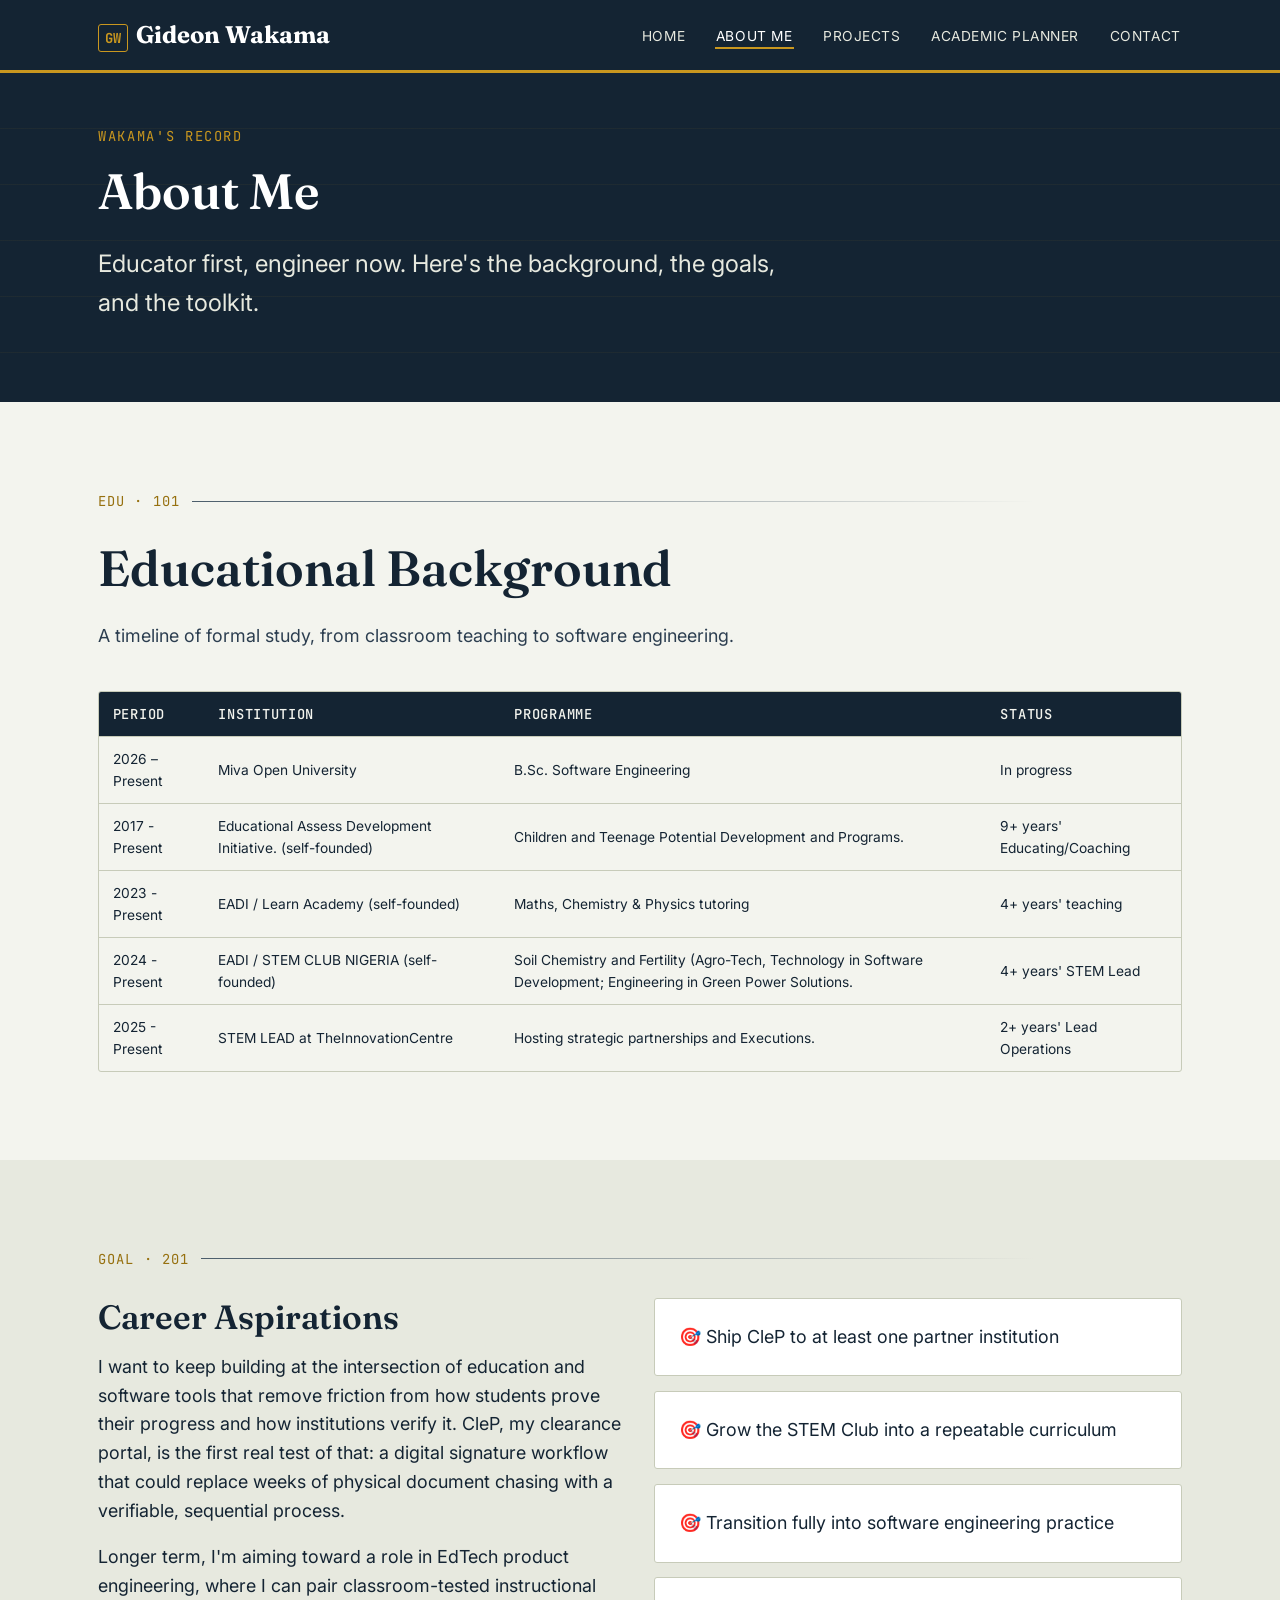
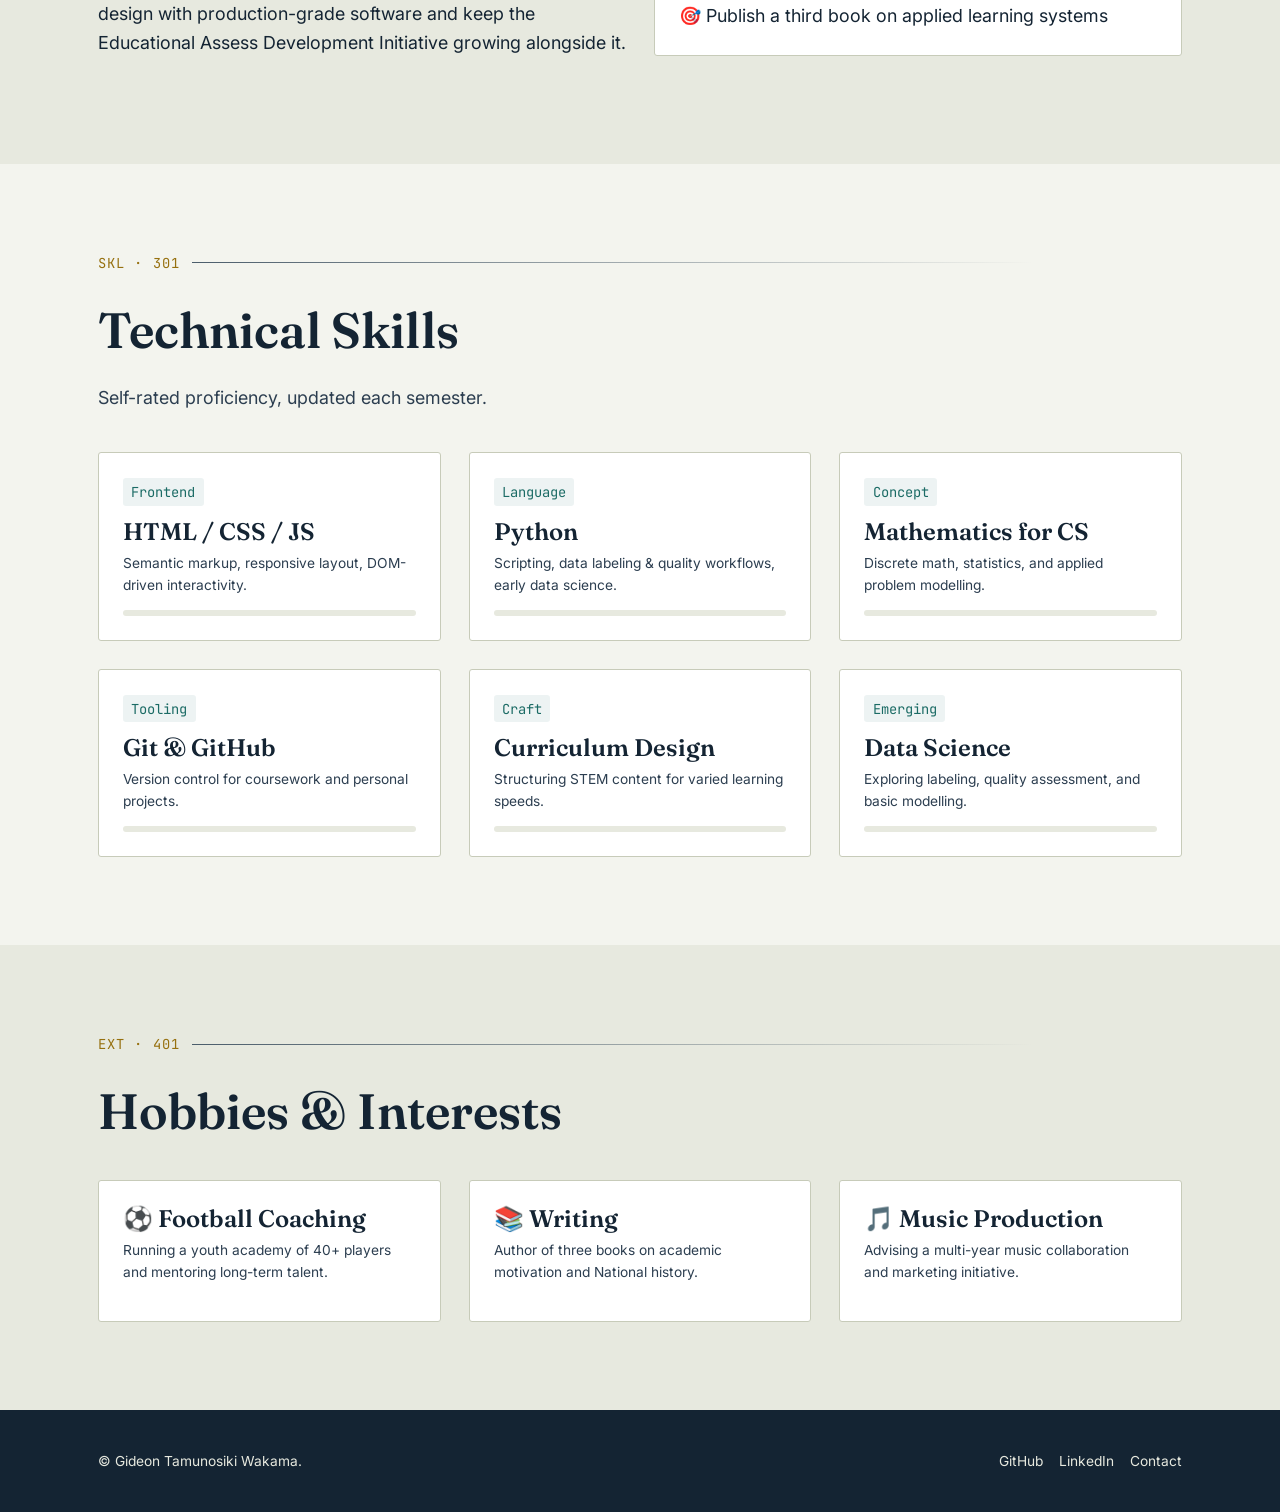
==== about.html @ 972df700 "Rename About.html to about.html" ====
<!DOCTYPE html>
<html lang="en">
<head>
<meta charset="UTF-8">
<meta name="viewport" content="width=device-width, initial-scale=1.0">
<title>About Me — Gideon Wakama</title>
<link rel="preconnect" href="https://fonts.googleapis.com">
<link href="https://fonts.googleapis.com/css2?family=Fraunces:wght@400;600;700&family=Inter:wght@400;500;600;700&family=JetBrains+Mono:wght@400;500&display=swap" rel="stylesheet">
<link rel="stylesheet" href="style.css">
</head>
<body>

<header class="site-header">
  <nav class="nav container" aria-label="Primary">
    <a href="index.html" class="brand"><span class="brand-mark">GW</span> Gideon Wakama</a>
    <button class="nav-toggle" id="navToggle" aria-expanded="false" aria-controls="navMenu" aria-label="Toggle navigation menu">
      <span></span>
    </button>
    <ul class="nav-menu" id="navMenu">
      <li><a href="index.html">Home</a></li>
      <li><a href="about.html" aria-current="page">About Me</a></li>
      <li><a href="project.html">Projects</a></li>
      <li><a href="planner.html">Academic Planner</a></li>
      <li><a href="contact.html">Contact</a></li>
    </ul>
  </nav>
</header>

<main id="main">

  <section class="hero" style="padding-block:3rem 3.5rem;">
    <div class="container">
      <span class="eyebrow">Wakama's Record</span>
      <h1 style="font-size:var(--step-3);">About Me</h1>
      <p class="lede">Educator first, engineer now. Here's the background, the goals, and the toolkit.</p>
    </div>
  </section>

  <!-- EDUCATION -->
  <section class="section">
    <div class="container">
      <div class="ledger-rule"><span class="code">EDU · 101</span><span class="rule"></span></div>
      <div class="section-header">
        <h2>Educational Background</h2>
        <p>A timeline of formal study, from classroom teaching to software engineering.</p>
      </div>
      <div class="table-wrap">
        <table>
          <thead>
            <tr><th>Period</th><th>Institution</th><th>Programme</th><th>Status</th></tr>
          </thead>
          <tbody>
            <tr><td>2026 – Present</td><td>Miva Open University</td><td>B.Sc. Software Engineering</td><td>In progress</td></tr>
            
            <tr><td>2017 - Present</td><td>Educational Assess Development Initiative. (self-founded)</td><td>Children and Teenage Potential Development and Programs.</td><td>9+ years' Educating/Coaching</td></tr>
            <tr><td>2023 - Present</td><td>EADI / Learn Academy (self-founded)</td><td>Maths, Chemistry &amp; Physics tutoring</td><td>4+ years' teaching</td></tr>
            <tr><td>2024 - Present</td><td>EADI / STEM CLUB NIGERIA (self-founded)</td><td>Soil Chemistry and Fertility (Agro-Tech, Technology in Software Development; Engineering in Green Power Solutions.</td><td>4+ years' STEM Lead</td></tr>
            <tr><td>2025 - Present</td><td>STEM LEAD at <a href="https://theinnovationcentre.org">TheInnovationCentre</a></td><td> Hosting strategic partnerships and Executions.</td><td>2+ years' Lead Operations</td></tr>
          </tbody>
        </table>
      </div>
    </div>
  </section>

  <!-- ASPIRATIONS -->
  <section class="section section-alt">
    <div class="container">
      <div class="ledger-rule"><span class="code">GOAL · 201</span><span class="rule"></span></div>
      <div class="grid grid-2">
        <div>
          <h2 style="font-size:var(--step-2);">Career Aspirations</h2>
          <p>I want to keep building at the intersection of education and software tools that remove
            friction from how students prove their progress and how institutions verify it. CleP, my
            clearance portal, is the first real test of that: a digital signature workflow that could
            replace weeks of physical document chasing with a verifiable, sequential process.</p>
          <p>Longer term, I'm aiming toward a role in EdTech product engineering, where I can pair
            classroom-tested instructional design with production-grade software and keep the Educational Assess Development Initiative growing
            alongside it.</p>
        </div>
        <ul style="display:flex; flex-direction:column; gap:0.9rem;">
          <li class="card">🎯 Ship CleP to at least one partner institution</li>
          <li class="card">🎯 Grow the STEM Club into a repeatable curriculum</li>
          <li class="card">🎯 Transition fully into software engineering practice</li>
          <li class="card">🎯 Publish a third book on applied learning systems</li>
        </ul>
      </div>
    </div>
  </section>

  <!-- SKILLS -->
  <section class="section">
    <div class="container">
      <div class="ledger-rule"><span class="code">SKL · 301</span><span class="rule"></span></div>
      <div class="section-header">
        <h2>Technical Skills</h2>
        <p>Self-rated proficiency, updated each semester.</p>
      </div>
      <div class="grid grid-3" id="skillsGrid">
        <div class="card" data-level="88">
          <span class="tag">Frontend</span>
          <h3>HTML / CSS / JS</h3>
          <p class="small">Semantic markup, responsive layout, DOM-driven interactivity.</p>
          <div class="skill-bar-track"><div class="skill-bar-fill"></div></div>
        </div>
        <div class="card" data-level="65">
          <span class="tag">Language</span>
          <h3>Python</h3>
          <p class="small">Scripting, data labeling &amp; quality workflows, early data science.</p>
          <div class="skill-bar-track"><div class="skill-bar-fill"></div></div>
        </div>
        <div class="card" data-level="72">
          <span class="tag">Concept</span>
          <h3>Mathematics for CS</h3>
          <p class="small">Discrete math, statistics, and applied problem modelling.</p>
          <div class="skill-bar-track"><div class="skill-bar-fill"></div></div>
        </div>
        <div class="card" data-level="60">
          <span class="tag">Tooling</span>
          <h3>Git &amp; GitHub</h3>
          <p class="small">Version control for coursework and personal projects.</p>
          <div class="skill-bar-track"><div class="skill-bar-fill"></div></div>
        </div>
        <div class="card" data-level="80">
          <span class="tag">Craft</span>
          <h3>Curriculum Design</h3>
          <p class="small">Structuring STEM content for varied learning speeds.</p>
          <div class="skill-bar-track"><div class="skill-bar-fill"></div></div>
        </div>
        <div class="card" data-level="55">
          <span class="tag">Emerging</span>
          <h3>Data Science</h3>
          <p class="small">Exploring labeling, quality assessment, and basic modelling.</p>
          <div class="skill-bar-track"><div class="skill-bar-fill"></div></div>
        </div>
      </div>
    </div>
  </section>

  <!-- HOBBIES -->
  <section class="section section-alt">
    <div class="container">
      <div class="ledger-rule"><span class="code">EXT · 401</span><span class="rule"></span></div>
      <div class="section-header">
        <h2>Hobbies &amp; Interests</h2>
      </div>
      <ul class="grid grid-3">
        <li class="card"><h3>⚽ Football Coaching</h3><p class="small">Running a youth academy of 40+ players and mentoring long-term talent.</p></li>
        <li class="card"><h3>📚 Writing</h3><p class="small">Author of three books on academic motivation and National history.</p></li>
        <li class="card"><h3>🎵 Music Production</h3><p class="small">Advising a multi-year music collaboration and marketing initiative.</p></li>
      </ul>
    </div>
  </section>

</main>

<footer class="site-footer">
  <div class="container footer-inner">
    <p style="margin:0;">© <span id="year"></span> Gideon Tamunosiki Wakama.</p>
    <div class="social-row">
      <a href="https://github.com/" target="_blank" rel="noopener">GitHub</a>
      <a href="https://linkedin.com/in/gideon-wakama-8a5682131" target="_blank" rel="noopener">LinkedIn</a>
      <a href="contact.html">Contact</a>
    </div>
  </div>
</footer>

<script src="home.js"></script>
</body>
</html>
---- style.css ----
/* ============================================================
   ACADEMIC PORTFOLIO — STYLESHEET
   Design language: "The Ledger" — inspired by transcripts,
   course codes and grade sheets, rebuilt for the web.
   ============================================================ */

:root {
  /* Color */
  --ink:        #142433;   /* primary dark - navy ink */
  --ink-soft:   #2C3E50;
  --paper:      #F3F4EE;   /* cool paper, not warm cream */
  --paper-dim:  #E7E9DF;
  --gold:       #C9971F;   /* honor-roll gold */
  --gold-dark:  #96700F;
  --teal:       #1B6B65;   /* secondary academic teal */
  --line:       #C7CBB9;
  --line-dark:  #4B5D6B;
  --danger:     #A6402C;
  --success:    #2C7A52;
  --white:      #FFFFFF;

  /* Type */
  --font-display: 'Fraunces', Georgia, 'Times New Roman', serif;
  --font-body:    'Inter', -apple-system, BlinkMacSystemFont, 'Segoe UI', sans-serif;
  --font-mono:    'JetBrains Mono', 'Courier New', monospace;

  /* Scale */
  --step--1: clamp(0.8rem, 0.78rem + 0.1vw, 0.875rem);
  --step-0:  clamp(1rem, 0.96rem + 0.2vw, 1.125rem);
  --step-1:  clamp(1.25rem, 1.15rem + 0.5vw, 1.5rem);
  --step-2:  clamp(1.6rem, 1.4rem + 1vw, 2.1rem);
  --step-3:  clamp(2.1rem, 1.7rem + 1.8vw, 3.1rem);
  --step-4:  clamp(2.8rem, 2.1rem + 3.2vw, 4.6rem);

  /* Layout */
  --maxw: 1180px;
  --radius: 3px;
  --gutter: clamp(1.25rem, 4vw, 3rem);
}

/* ---------- Reset ---------- */
*, *::before, *::after { box-sizing: border-box; }
html { scroll-behavior: smooth; }
body {
  margin: 0;
  background: var(--paper);
  color: var(--ink);
  font-family: var(--font-body);
  font-size: var(--step-0);
  line-height: 1.6;
  -webkit-font-smoothing: antialiased;
}
img { max-width: 100%; display: block; }
a { color: inherit; text-decoration: none; }
ul { margin: 0; padding: 0; list-style: none; }
h1, h2, h3, h4 { font-family: var(--font-display); font-weight: 600; line-height: 1.15; margin: 0 0 0.5em; }
p { margin: 0 0 1em; }
button, input, textarea { font-family: inherit; font-size: inherit; }

@media (prefers-reduced-motion: reduce) {
  *, *::before, *::after { animation-duration: 0.01ms !important; transition-duration: 0.01ms !important; scroll-behavior: auto !important; }
}

:focus-visible {
  outline: 2px solid var(--gold);
  outline-offset: 3px;
}

.container {
  max-width: var(--maxw);
  margin-inline: auto;
  padding-inline: var(--gutter);
}

/* ---------- Ledger rule — signature device ---------- */
/* A thin double rule used to mark section starts, like the ruled
   line under a transcript header. */
.ledger-rule {
  display: flex;
  align-items: center;
  gap: 0.75rem;
  margin: 0 0 1.75rem;
}
.ledger-rule .code {
  font-family: var(--font-mono);
  font-size: var(--step--1);
  letter-spacing: 0.08em;
  color: var(--gold-dark);
  white-space: nowrap;
}
.ledger-rule .rule {
  flex: 1;
  height: 1px;
  background: linear-gradient(to right, var(--line-dark), transparent 85%);
}

/* ---------- Header / Nav ---------- */
.site-header {
  position: sticky;
  top: 0;
  z-index: 50;
  background: var(--ink);
  color: var(--paper);
  border-bottom: 3px solid var(--gold);
}
.nav {
  display: flex;
  align-items: center;
  justify-content: space-between;
  padding-block: 1rem;
}
.brand {
  display: flex;
  align-items: baseline;
  gap: 0.5rem;
  font-family: var(--font-display);
  font-size: var(--step-1);
  font-weight: 700;
  color: var(--white);
}
.brand .brand-mark {
  font-family: var(--font-mono);
  font-size: var(--step--1);
  color: var(--gold);
  border: 1px solid var(--gold);
  padding: 0.15em 0.45em;
  border-radius: var(--radius);
}
.nav-toggle {
  display: none;
  background: none;
  border: 1px solid var(--paper-dim);
  color: var(--paper);
  width: 42px;
  height: 38px;
  border-radius: var(--radius);
  cursor: pointer;
  position: relative;
}
.nav-toggle span, .nav-toggle span::before, .nav-toggle span::after {
  content: '';
  display: block;
  width: 20px;
  height: 2px;
  background: var(--paper);
  position: absolute;
  left: 50%;
  top: 50%;
  transform: translate(-50%, -50%);
  transition: transform 0.25s ease, opacity 0.25s ease;
}
.nav-toggle span::before { transform: translateY(-6px); top: 50%; }
.nav-toggle span::after { transform: translateY(6px); top: 50%; }
.nav-toggle[aria-expanded="true"] span { background: transparent; }
.nav-toggle[aria-expanded="true"] span::before { transform: rotate(45deg); }
.nav-toggle[aria-expanded="true"] span::after { transform: rotate(-45deg); }

.nav-menu {
  display: flex;
  gap: 1.75rem;
  align-items: center;
}
.nav-menu a {
  font-size: var(--step--1);
  letter-spacing: 0.04em;
  text-transform: uppercase;
  color: var(--paper-dim);
  position: relative;
  padding: 0.4em 0.1em;
  transition: color 0.2s ease;
}
.nav-menu a::after {
  content: '';
  position: absolute;
  left: 0; right: 100%;
  bottom: 0;
  height: 2px;
  background: var(--gold);
  transition: right 0.25s ease;
}
.nav-menu a:hover, .nav-menu a:focus-visible, .nav-menu a[aria-current="page"] {
  color: var(--white);
}
.nav-menu a:hover::after, .nav-menu a:focus-visible::after, .nav-menu a[aria-current="page"]::after {
  right: 0;
}

@media (max-width: 780px) {
  .nav-toggle { display: block; }
  .nav-menu {
    position: absolute;
    top: 100%; left: 0; right: 0;
    flex-direction: column;
    align-items: flex-start;
    background: var(--ink);
    padding: 0.5rem var(--gutter) 1.5rem;
    gap: 0.25rem;
    transform-origin: top;
    transform: scaleY(0);
    opacity: 0;
    max-height: 0;
    overflow: hidden;
    transition: transform 0.25s ease, opacity 0.2s ease;
  }
  .nav-menu.open {
    transform: scaleY(1);
    opacity: 1;
    max-height: 400px;
    padding-top: 0.75rem;
  }
  .nav-menu a { width: 100%; padding: 0.6em 0; }
}

/* ---------- Hero ---------- */
.hero {
  background: var(--ink);
  color: var(--paper);
  padding-block: clamp(3rem, 8vw, 6rem) clamp(4rem, 10vw, 7rem);
  position: relative;
  overflow: hidden;
}
.hero::before {
  content: '';
  position: absolute;
  inset: 0;
  background-image: repeating-linear-gradient(to bottom, transparent 0 55px, rgba(201,151,31,0.06) 55px 56px);
  pointer-events: none;
}
.hero-grid {
  display: grid;
  grid-template-columns: 1.1fr 0.9fr;
  gap: clamp(2rem, 5vw, 4rem);
  align-items: center;
  position: relative;
}
@media (max-width: 860px) {
  .hero-grid { grid-template-columns: 1fr; }
}
.eyebrow {
  font-family: var(--font-mono);
  font-size: var(--step--1);
  color: var(--gold);
  letter-spacing: 0.12em;
  text-transform: uppercase;
  margin-bottom: 1rem;
  display: inline-block;
  opacity: 0;
  animation: rise 0.6s ease forwards;
}
.hero h1 {
  font-size: var(--step-4);
  color: var(--white);
  opacity: 0;
  animation: rise 0.7s ease 0.1s forwards;
}
.hero h1 em {
  font-style: normal;
  color: var(--gold);
}
.hero .lede {
  font-size: var(--step-1);
  color: var(--paper-dim);
  max-width: 46ch;
  opacity: 0;
  animation: rise 0.7s ease 0.2s forwards;
}
.hero .cta-row {
  display: flex;
  gap: 1rem;
  flex-wrap: wrap;
  margin-top: 1.75rem;
  opacity: 0;
  animation: rise 0.7s ease 0.3s forwards;
}
@keyframes rise {
  from { opacity: 0; transform: translateY(14px); }
  to   { opacity: 1; transform: translateY(0); }
}

.btn {
  display: inline-flex;
  align-items: center;
  gap: 0.5em;
  padding: 0.75em 1.4em;
  border-radius: var(--radius);
  font-size: var(--step--1);
  letter-spacing: 0.04em;
  text-transform: uppercase;
  border: 1px solid transparent;
  cursor: pointer;
  transition: transform 0.2s ease, background 0.2s ease, color 0.2s ease, border-color 0.2s ease;
}
.btn:hover { transform: translateY(-2px); }
.btn-primary { background: var(--gold); color: var(--ink); font-weight: 700; }
.btn-primary:hover { background: var(--white); }
.btn-ghost { border-color: var(--paper-dim); color: var(--paper); }
.btn-ghost:hover { border-color: var(--gold); color: var(--gold); }
.btn-dark { background: var(--ink); color: var(--paper); }
.btn-dark:hover { background: var(--teal); }
.btn-danger { background: transparent; border-color: var(--danger); color: var(--danger); }
.btn-danger:hover { background: var(--danger); color: var(--white); }

/* ---------- Portrait / transcript card ---------- */
.id-card {
  background: var(--paper);
  color: var(--ink);
  border-radius: var(--radius);
  padding: 1.5rem;
  box-shadow: 0 20px 40px rgba(0,0,0,0.35);
  opacity: 0;
  animation: rise 0.8s ease 0.35s forwards;
}
.id-card .portrait {
  aspect-ratio: 4/5;
  border-radius: var(--radius);
  overflow: hidden;
  border: 3px solid var(--gold);
  margin-bottom: 1rem;
}
.id-card .portrait img { width: 100%; height: 100%; object-fit: cover; }
.id-card .stat-row {
  display: flex;
  justify-content: space-between;
  font-family: var(--font-mono);
  font-size: var(--step--1);
  border-top: 1px dashed var(--line);
  padding-top: 0.6rem;
  margin-top: 0.6rem;
}
.id-card .stat-row span:first-child { color: var(--ink-soft); }
.id-card .stat-row span:last-child { font-weight: 700; color: var(--teal); }

/* ---------- Section ---------- */
.section {
  padding-block: clamp(3rem, 7vw, 5.5rem);
}
.section-alt { background: var(--paper-dim); }
.section-header {
  max-width: 62ch;
  margin-bottom: 2.5rem;
}
.section-header h2 { font-size: var(--step-3); }
.section-header p { color: var(--ink-soft); font-size: var(--step-0); }

/* ---------- Cards / Grid ---------- */
.grid {
  display: grid;
  gap: 1.75rem;
}
.grid-3 { grid-template-columns: repeat(3, 1fr); }
.grid-2 { grid-template-columns: repeat(2, 1fr); }
@media (max-width: 900px) { .grid-3 { grid-template-columns: repeat(2, 1fr); } }
@media (max-width: 620px) { .grid-3, .grid-2 { grid-template-columns: 1fr; } }

.card {
  background: var(--white);
  border: 1px solid var(--line);
  border-radius: var(--radius);
  padding: 1.5rem;
  transition: transform 0.25s ease, box-shadow 0.25s ease, border-color 0.25s ease;
}
.card:hover {
  transform: translateY(-5px);
  box-shadow: 0 16px 30px rgba(20,36,51,0.12);
  border-color: var(--gold);
}
.card .tag {
  font-family: var(--font-mono);
  font-size: var(--step--1);
  color: var(--teal);
  background: rgba(27,107,101,0.08);
  padding: 0.2em 0.6em;
  border-radius: var(--radius);
  display: inline-block;
  margin-bottom: 0.75rem;
}
.card h3 { font-size: var(--step-1); margin-bottom: 0.4rem; }
.card .skill-bar-track {
  height: 6px;
  background: var(--paper-dim);
  border-radius: 4px;
  overflow: hidden;
  margin-top: 0.6rem;
}
.card .skill-bar-fill {
  height: 100%;
  background: linear-gradient(to right, var(--teal), var(--gold));
  width: 0;
  transition: width 1.1s ease;
}

/* ---------- Project cards ---------- */
.project-card {
  background: var(--white);
  border: 1px solid var(--line);
  border-radius: var(--radius);
  overflow: hidden;
  display: flex;
  flex-direction: column;
  transition: transform 0.25s ease, box-shadow 0.25s ease;
}
.project-card:hover { transform: translateY(-6px); box-shadow: 0 20px 36px rgba(20,36,51,0.15); }
.project-thumb {
  aspect-ratio: 16/10;
  background: var(--ink);
  display: flex;
  align-items: center;
  justify-content: center;
  overflow: hidden;
}
.project-thumb svg { width: 100%; height: 100%; }
.project-body { padding: 1.4rem; display: flex; flex-direction: column; gap: 0.6rem; flex: 1; }
.project-body h3 { font-size: var(--step-1); }
.project-meta {
  display: flex;
  gap: 0.5rem;
  flex-wrap: wrap;
  font-family: var(--font-mono);
  font-size: var(--step--1);
  color: var(--ink-soft);
}
.project-meta span { border: 1px solid var(--line); padding: 0.15em 0.5em; border-radius: var(--radius); }
.project-links { margin-top: auto; display: flex; gap: 1rem; padding-top: 0.6rem; }
.project-links a { font-size: var(--step--1); font-weight: 700; color: var(--teal); border-bottom: 1px solid transparent; }
.project-links a:hover { border-color: var(--teal); }

/* ---------- Tables ---------- */
.table-wrap { overflow-x: auto; border: 1px solid var(--line); border-radius: var(--radius); }
table { width: 100%; border-collapse: collapse; min-width: 480px; }
th, td { text-align: left; padding: 0.8em 1em; font-size: var(--step--1); border-bottom: 1px solid var(--line); }
thead th {
  background: var(--ink);
  color: var(--paper);
  font-family: var(--font-mono);
  text-transform: uppercase;
  letter-spacing: 0.05em;
  font-weight: 500;
}
tbody tr:hover { background: var(--paper-dim); }
tbody tr:last-child td { border-bottom: none; }

/* ---------- Planner ---------- */
.planner-panel {
  background: var(--white);
  border: 1px solid var(--line);
  border-radius: var(--radius);
  padding: clamp(1.25rem, 3vw, 2rem);
}
.planner-form {
  display: grid;
  grid-template-columns: 1fr 1fr 1fr auto;
  gap: 0.75rem;
  margin-bottom: 1.5rem;
}
@media (max-width: 780px) { .planner-form { grid-template-columns: 1fr; } }

.field {
  display: flex;
  flex-direction: column;
  gap: 0.35rem;
}
.field label {
  font-family: var(--font-mono);
  font-size: var(--step--1);
  color: var(--ink-soft);
  text-transform: uppercase;
  letter-spacing: 0.04em;
}
input, textarea, select {
  border: 1px solid var(--line);
  border-radius: var(--radius);
  padding: 0.7em 0.85em;
  background: var(--paper);
  color: var(--ink);
  transition: border-color 0.2s ease, box-shadow 0.2s ease;
}
input:focus, textarea:focus, select:focus {
  border-color: var(--teal);
  box-shadow: 0 0 0 3px rgba(27,107,101,0.15);
  outline: none;
}
input.invalid, textarea.invalid { border-color: var(--danger); box-shadow: 0 0 0 3px rgba(166,64,44,0.12); }

.planner-toolbar {
  display: flex;
  justify-content: space-between;
  align-items: center;
  flex-wrap: wrap;
  gap: 0.75rem;
  margin-bottom: 1rem;
  border-bottom: 1px dashed var(--line);
  padding-bottom: 1rem;
}
.filter-group { display: flex; gap: 0.4rem; }
.filter-btn {
  font-family: var(--font-mono);
  font-size: var(--step--1);
  padding: 0.4em 0.9em;
  border: 1px solid var(--line);
  border-radius: 999px;
  background: transparent;
  cursor: pointer;
  transition: all 0.2s ease;
}
.filter-btn[aria-pressed="true"] { background: var(--ink); color: var(--paper); border-color: var(--ink); }
.task-count { font-family: var(--font-mono); font-size: var(--step--1); color: var(--ink-soft); }

.task-list { display: flex; flex-direction: column; gap: 0.6rem; }
.task-item {
  display: flex;
  align-items: flex-start;
  gap: 0.85rem;
  padding: 0.9em 1em;
  border: 1px solid var(--line);
  border-left: 4px solid var(--teal);
  border-radius: var(--radius);
  background: var(--paper);
  animation: rise 0.35s ease forwards;
}
.task-item[data-priority="high"] { border-left-color: var(--danger); }
.task-item[data-priority="medium"] { border-left-color: var(--gold-dark); }
.task-item[data-priority="low"] { border-left-color: var(--teal); }
.task-item.done { opacity: 0.55; }
.task-item.done .task-title { text-decoration: line-through; }
.task-check {
  width: 22px; height: 22px;
  border: 2px solid var(--ink-soft);
  border-radius: 4px;
  cursor: pointer;
  flex-shrink: 0;
  margin-top: 0.15em;
  display: grid;
  place-items: center;
  background: transparent;
  transition: background 0.2s ease, border-color 0.2s ease;
}
.task-item.done .task-check { background: var(--success); border-color: var(--success); }
.task-check::after {
  content: '';
  width: 10px; height: 6px;
  border-left: 2px solid var(--white);
  border-bottom: 2px solid var(--white);
  transform: rotate(-45deg) scale(0);
  transition: transform 0.15s ease;
}
.task-item.done .task-check::after { transform: rotate(-45deg) scale(1); }
.task-main { flex: 1; min-width: 0; }
.task-title { font-weight: 600; }
.task-meta { font-family: var(--font-mono); font-size: 0.78rem; color: var(--ink-soft); margin-top: 0.2rem; }
.task-delete {
  background: none; border: none; cursor: pointer;
  color: var(--danger); font-size: 1.1rem; line-height: 1;
  padding: 0.3em; border-radius: var(--radius);
  transition: background 0.2s ease;
}
.task-delete:hover { background: rgba(166,64,44,0.1); }
.empty-state {
  text-align: center;
  padding: 2.5rem 1rem;
  color: var(--ink-soft);
  font-family: var(--font-mono);
  font-size: var(--step--1);
  border: 1px dashed var(--line);
  border-radius: var(--radius);
}

/* ---------- Contact form ---------- */
.contact-grid {
  display: grid;
  grid-template-columns: 1fr 1fr;
  gap: 3rem;
}
@media (max-width: 860px) { .contact-grid { grid-template-columns: 1fr; } }
.contact-form { display: flex; flex-direction: column; gap: 1.1rem; }
.error-text {
  color: var(--danger);
  font-size: 0.8rem;
  font-family: var(--font-mono);
  min-height: 1.1em;
}
.form-status {
  padding: 0.9em 1em;
  border-radius: var(--radius);
  font-size: var(--step--1);
  display: none;
}
.form-status.show { display: block; }
.form-status.success { background: rgba(44,122,82,0.12); color: var(--success); border: 1px solid var(--success); }
.form-status.fail { background: rgba(166,64,44,0.12); color: var(--danger); border: 1px solid var(--danger); }

.info-list { display: flex; flex-direction: column; gap: 1.25rem; }
.info-list .item { display: flex; gap: 1rem; align-items: flex-start; }
.info-list .icon {
  width: 40px; height: 40px;
  border: 1px solid var(--line);
  border-radius: 50%;
  display: grid; place-items: center;
  font-family: var(--font-mono);
  color: var(--teal);
  flex-shrink: 0;
}

/* ---------- Footer ---------- */
.site-footer {
  background: var(--ink);
  color: var(--paper-dim);
  padding-block: 2.5rem;
  font-size: var(--step--1);
}
.footer-inner {
  display: flex;
  justify-content: space-between;
  align-items: center;
  flex-wrap: wrap;
  gap: 1rem;
}
.footer-inner a:hover { color: var(--gold); }
.social-row { display: flex; gap: 1rem; }

/* ---------- Utility ---------- */
.text-center { text-align: center; }
.mt-2 { margin-top: 2rem; }
.small { font-size: var(--step--1); color: var(--ink-soft); }
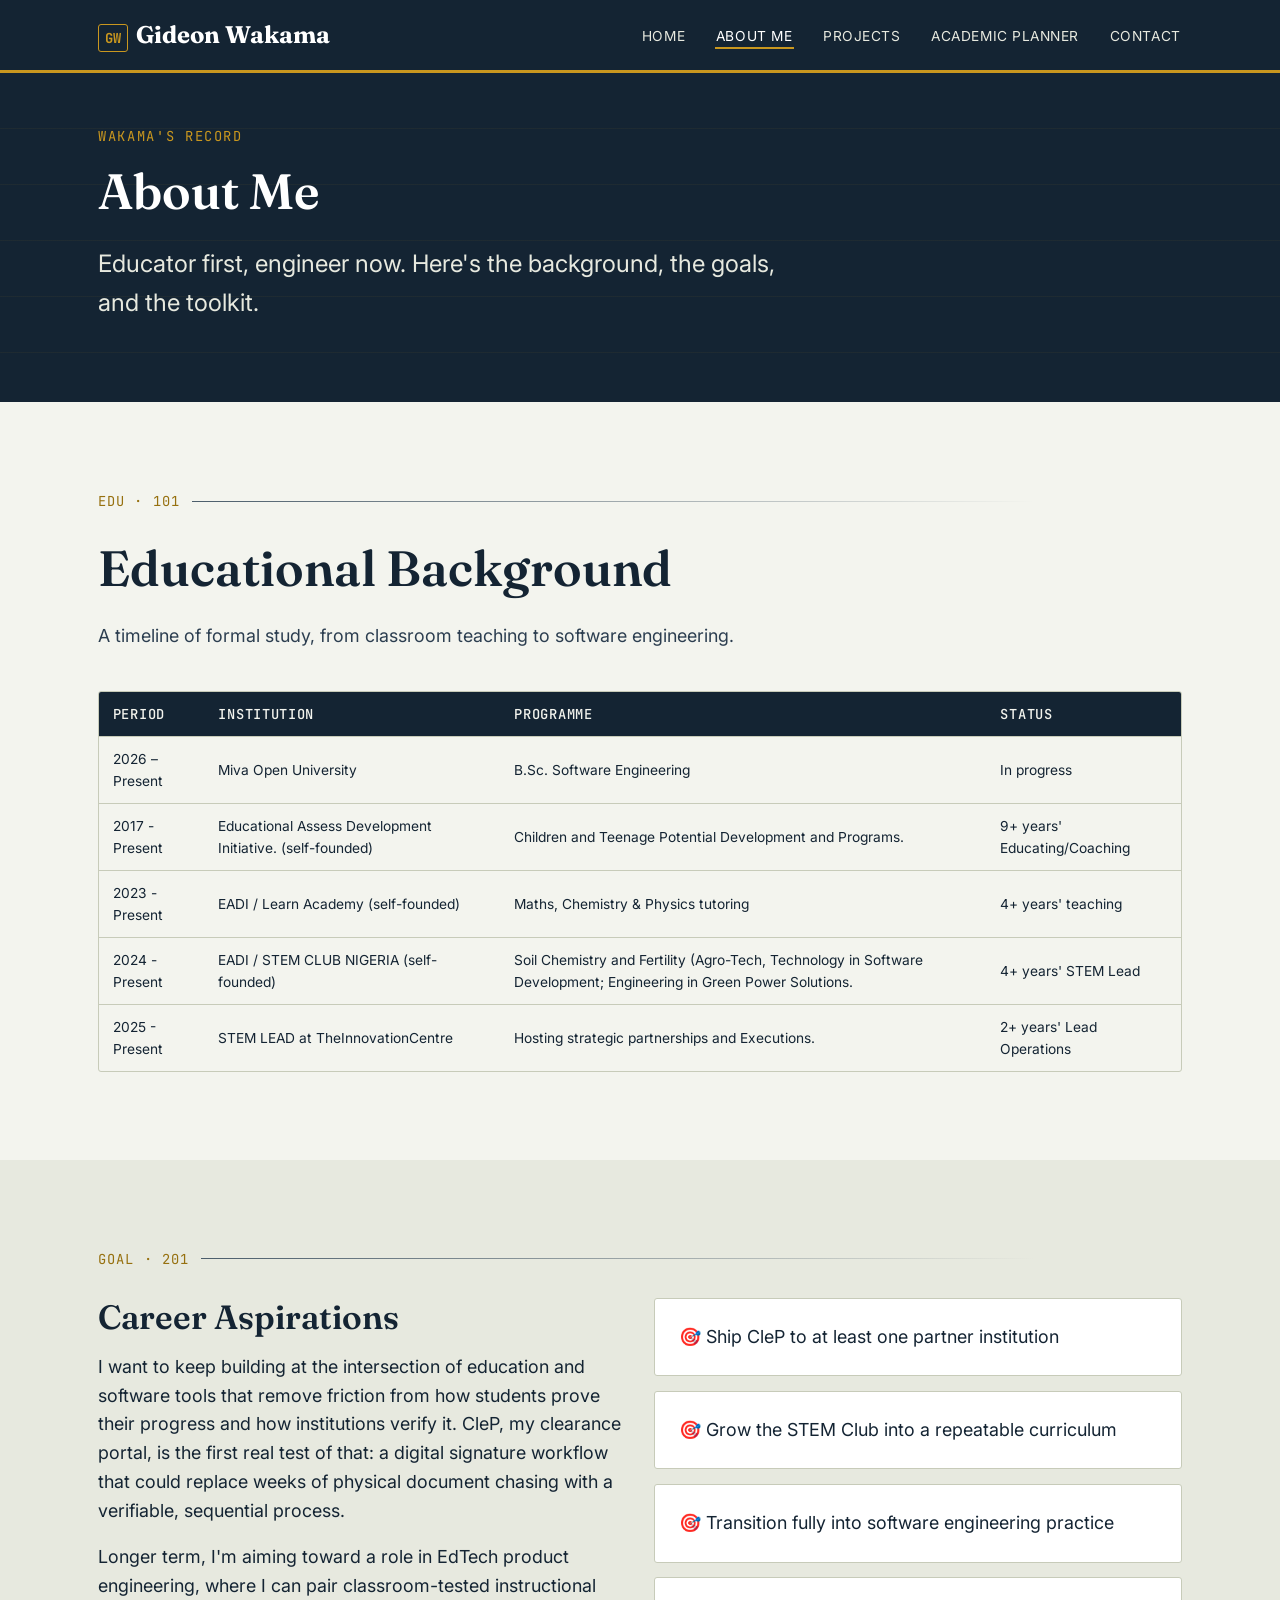
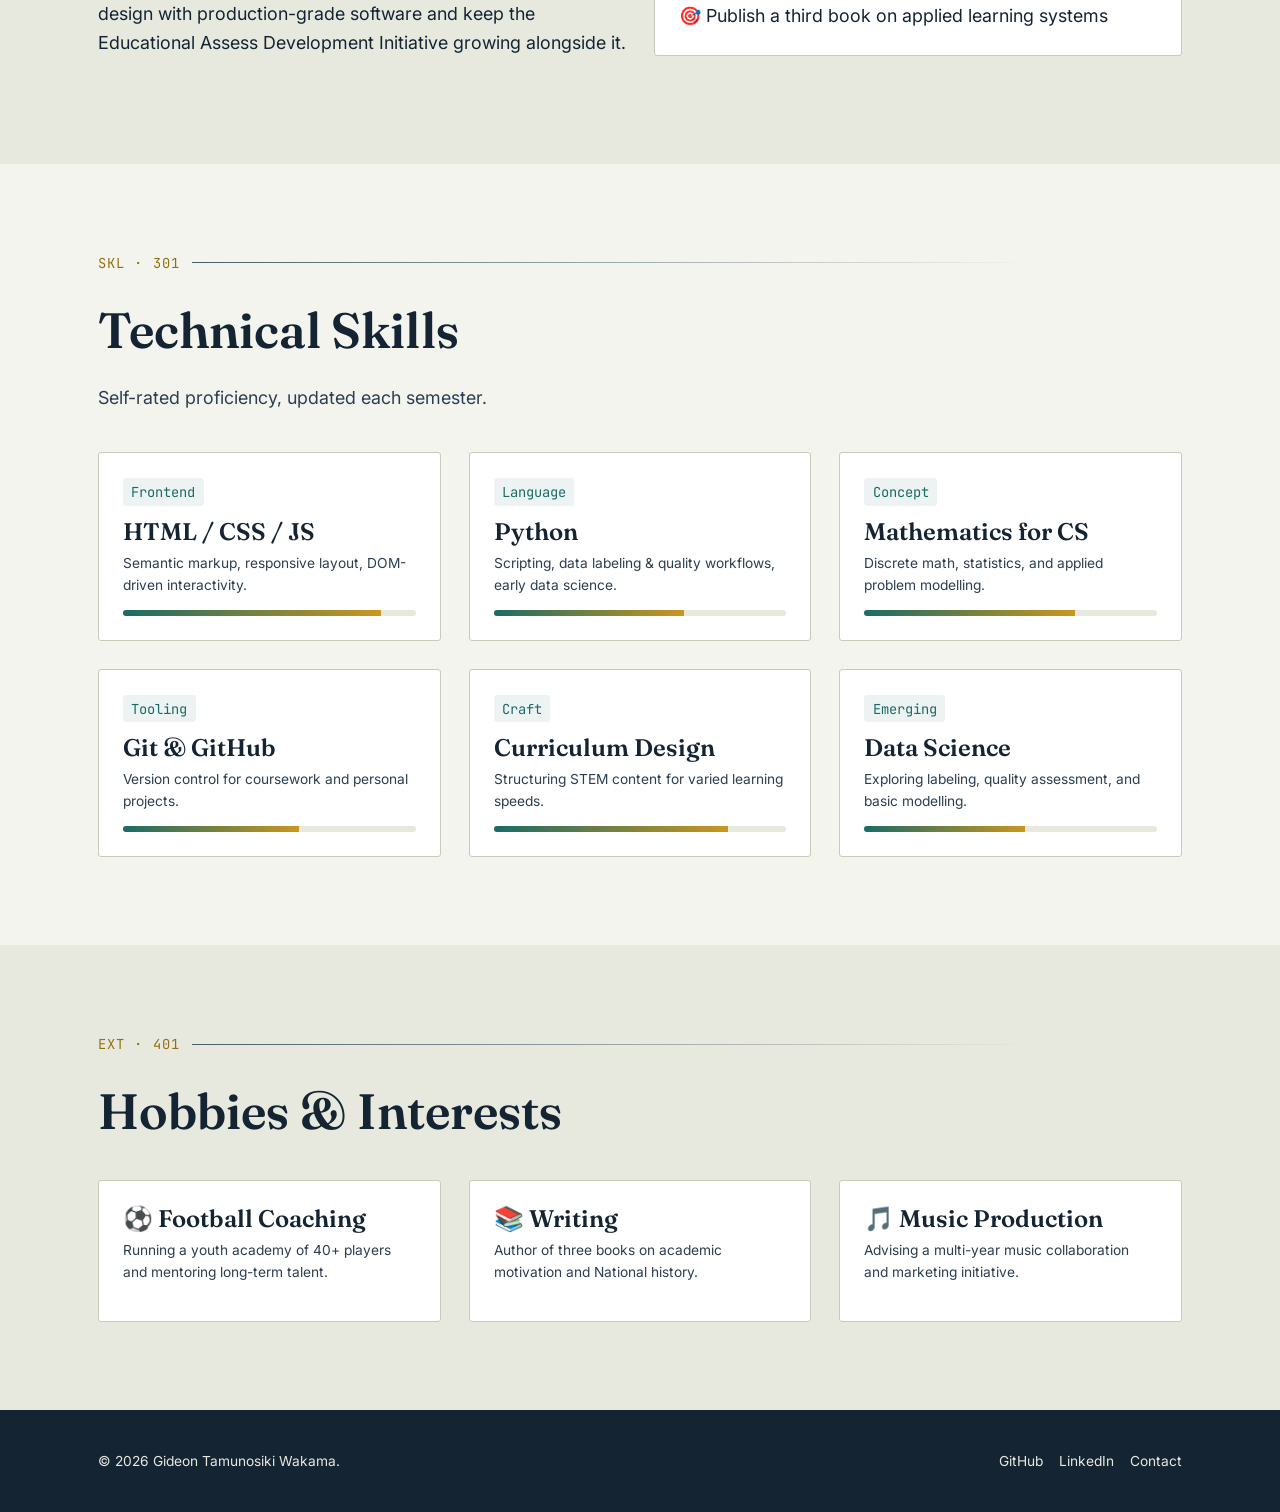
==== commit 99e51957: "Fix mobile overflow, broken Projects links, and nav script errors - Let grid children shrink so wide" ====
--- a/about.html
+++ b/about.html
@@ -1,169 +1,169 @@
-<!DOCTYPE html>
-<html lang="en">
-<head>
-<meta charset="UTF-8">
-<meta name="viewport" content="width=device-width, initial-scale=1.0">
-<title>About Me — Gideon Wakama</title>
-<link rel="preconnect" href="https://fonts.googleapis.com">
-<link href="https://fonts.googleapis.com/css2?family=Fraunces:wght@400;600;700&family=Inter:wght@400;500;600;700&family=JetBrains+Mono:wght@400;500&display=swap" rel="stylesheet">
-<link rel="stylesheet" href="style.css">
-</head>
-<body>
-
-<header class="site-header">
-  <nav class="nav container" aria-label="Primary">
-    <a href="index.html" class="brand"><span class="brand-mark">GW</span> Gideon Wakama</a>
-    <button class="nav-toggle" id="navToggle" aria-expanded="false" aria-controls="navMenu" aria-label="Toggle navigation menu">
-      <span></span>
-    </button>
-    <ul class="nav-menu" id="navMenu">
-      <li><a href="index.html">Home</a></li>
-      <li><a href="about.html" aria-current="page">About Me</a></li>
-      <li><a href="project.html">Projects</a></li>
-      <li><a href="planner.html">Academic Planner</a></li>
-      <li><a href="contact.html">Contact</a></li>
-    </ul>
-  </nav>
-</header>
-
-<main id="main">
-
-  <section class="hero" style="padding-block:3rem 3.5rem;">
-    <div class="container">
-      <span class="eyebrow">Wakama's Record</span>
-      <h1 style="font-size:var(--step-3);">About Me</h1>
-      <p class="lede">Educator first, engineer now. Here's the background, the goals, and the toolkit.</p>
-    </div>
-  </section>
-
-  <!-- EDUCATION -->
-  <section class="section">
-    <div class="container">
-      <div class="ledger-rule"><span class="code">EDU · 101</span><span class="rule"></span></div>
-      <div class="section-header">
-        <h2>Educational Background</h2>
-        <p>A timeline of formal study, from classroom teaching to software engineering.</p>
-      </div>
-      <div class="table-wrap">
-        <table>
-          <thead>
-            <tr><th>Period</th><th>Institution</th><th>Programme</th><th>Status</th></tr>
-          </thead>
-          <tbody>
-            <tr><td>2026 – Present</td><td>Miva Open University</td><td>B.Sc. Software Engineering</td><td>In progress</td></tr>
-            
-            <tr><td>2017 - Present</td><td>Educational Assess Development Initiative. (self-founded)</td><td>Children and Teenage Potential Development and Programs.</td><td>9+ years' Educating/Coaching</td></tr>
-            <tr><td>2023 - Present</td><td>EADI / Learn Academy (self-founded)</td><td>Maths, Chemistry &amp; Physics tutoring</td><td>4+ years' teaching</td></tr>
-            <tr><td>2024 - Present</td><td>EADI / STEM CLUB NIGERIA (self-founded)</td><td>Soil Chemistry and Fertility (Agro-Tech, Technology in Software Development; Engineering in Green Power Solutions.</td><td>4+ years' STEM Lead</td></tr>
-            <tr><td>2025 - Present</td><td>STEM LEAD at <a href="https://theinnovationcentre.org">TheInnovationCentre</a></td><td> Hosting strategic partnerships and Executions.</td><td>2+ years' Lead Operations</td></tr>
-          </tbody>
-        </table>
-      </div>
-    </div>
-  </section>
-
-  <!-- ASPIRATIONS -->
-  <section class="section section-alt">
-    <div class="container">
-      <div class="ledger-rule"><span class="code">GOAL · 201</span><span class="rule"></span></div>
-      <div class="grid grid-2">
-        <div>
-          <h2 style="font-size:var(--step-2);">Career Aspirations</h2>
-          <p>I want to keep building at the intersection of education and software tools that remove
-            friction from how students prove their progress and how institutions verify it. CleP, my
-            clearance portal, is the first real test of that: a digital signature workflow that could
-            replace weeks of physical document chasing with a verifiable, sequential process.</p>
-          <p>Longer term, I'm aiming toward a role in EdTech product engineering, where I can pair
-            classroom-tested instructional design with production-grade software and keep the Educational Assess Development Initiative growing
-            alongside it.</p>
-        </div>
-        <ul style="display:flex; flex-direction:column; gap:0.9rem;">
-          <li class="card">🎯 Ship CleP to at least one partner institution</li>
-          <li class="card">🎯 Grow the STEM Club into a repeatable curriculum</li>
-          <li class="card">🎯 Transition fully into software engineering practice</li>
-          <li class="card">🎯 Publish a third book on applied learning systems</li>
-        </ul>
-      </div>
-    </div>
-  </section>
-
-  <!-- SKILLS -->
-  <section class="section">
-    <div class="container">
-      <div class="ledger-rule"><span class="code">SKL · 301</span><span class="rule"></span></div>
-      <div class="section-header">
-        <h2>Technical Skills</h2>
-        <p>Self-rated proficiency, updated each semester.</p>
-      </div>
-      <div class="grid grid-3" id="skillsGrid">
-        <div class="card" data-level="88">
-          <span class="tag">Frontend</span>
-          <h3>HTML / CSS / JS</h3>
-          <p class="small">Semantic markup, responsive layout, DOM-driven interactivity.</p>
-          <div class="skill-bar-track"><div class="skill-bar-fill"></div></div>
-        </div>
-        <div class="card" data-level="65">
-          <span class="tag">Language</span>
-          <h3>Python</h3>
-          <p class="small">Scripting, data labeling &amp; quality workflows, early data science.</p>
-          <div class="skill-bar-track"><div class="skill-bar-fill"></div></div>
-        </div>
-        <div class="card" data-level="72">
-          <span class="tag">Concept</span>
-          <h3>Mathematics for CS</h3>
-          <p class="small">Discrete math, statistics, and applied problem modelling.</p>
-          <div class="skill-bar-track"><div class="skill-bar-fill"></div></div>
-        </div>
-        <div class="card" data-level="60">
-          <span class="tag">Tooling</span>
-          <h3>Git &amp; GitHub</h3>
-          <p class="small">Version control for coursework and personal projects.</p>
-          <div class="skill-bar-track"><div class="skill-bar-fill"></div></div>
-        </div>
-        <div class="card" data-level="80">
-          <span class="tag">Craft</span>
-          <h3>Curriculum Design</h3>
-          <p class="small">Structuring STEM content for varied learning speeds.</p>
-          <div class="skill-bar-track"><div class="skill-bar-fill"></div></div>
-        </div>
-        <div class="card" data-level="55">
-          <span class="tag">Emerging</span>
-          <h3>Data Science</h3>
-          <p class="small">Exploring labeling, quality assessment, and basic modelling.</p>
-          <div class="skill-bar-track"><div class="skill-bar-fill"></div></div>
-        </div>
-      </div>
-    </div>
-  </section>
-
-  <!-- HOBBIES -->
-  <section class="section section-alt">
-    <div class="container">
-      <div class="ledger-rule"><span class="code">EXT · 401</span><span class="rule"></span></div>
-      <div class="section-header">
-        <h2>Hobbies &amp; Interests</h2>
-      </div>
-      <ul class="grid grid-3">
-        <li class="card"><h3>⚽ Football Coaching</h3><p class="small">Running a youth academy of 40+ players and mentoring long-term talent.</p></li>
-        <li class="card"><h3>📚 Writing</h3><p class="small">Author of three books on academic motivation and National history.</p></li>
-        <li class="card"><h3>🎵 Music Production</h3><p class="small">Advising a multi-year music collaboration and marketing initiative.</p></li>
-      </ul>
-    </div>
-  </section>
-
-</main>
-
-<footer class="site-footer">
-  <div class="container footer-inner">
-    <p style="margin:0;">© <span id="year"></span> Gideon Tamunosiki Wakama.</p>
-    <div class="social-row">
-      <a href="https://github.com/" target="_blank" rel="noopener">GitHub</a>
-      <a href="https://linkedin.com/in/gideon-wakama-8a5682131" target="_blank" rel="noopener">LinkedIn</a>
-      <a href="contact.html">Contact</a>
-    </div>
-  </div>
-</footer>
-
-<script src="home.js"></script>
-</body>
-</html>
+<!DOCTYPE html>
+<html lang="en">
+<head>
+<meta charset="UTF-8">
+<meta name="viewport" content="width=device-width, initial-scale=1.0">
+<title>About Me — Gideon Wakama</title>
+<link rel="preconnect" href="https://fonts.googleapis.com">
+<link href="https://fonts.googleapis.com/css2?family=Fraunces:wght@400;600;700&family=Inter:wght@400;500;600;700&family=JetBrains+Mono:wght@400;500&display=swap" rel="stylesheet">
+<link rel="stylesheet" href="style.css">
+</head>
+<body>
+
+<header class="site-header">
+  <nav class="nav container" aria-label="Primary">
+    <a href="index.html" class="brand"><span class="brand-mark">GW</span> Gideon Wakama</a>
+    <button class="nav-toggle" id="navToggle" aria-expanded="false" aria-controls="navMenu" aria-label="Toggle navigation menu">
+      <span></span>
+    </button>
+    <ul class="nav-menu" id="navMenu">
+      <li><a href="index.html">Home</a></li>
+      <li><a href="about.html" aria-current="page">About Me</a></li>
+      <li><a href="project.html">Projects</a></li>
+      <li><a href="planner.html">Academic Planner</a></li>
+      <li><a href="contact.html">Contact</a></li>
+    </ul>
+  </nav>
+</header>
+
+<main id="main">
+
+  <section class="hero" style="padding-block:3rem 3.5rem;">
+    <div class="container">
+      <span class="eyebrow">Wakama's Record</span>
+      <h1 style="font-size:var(--step-3);">About Me</h1>
+      <p class="lede">Educator first, engineer now. Here's the background, the goals, and the toolkit.</p>
+    </div>
+  </section>
+
+  <!-- EDUCATION -->
+  <section class="section">
+    <div class="container">
+      <div class="ledger-rule"><span class="code">EDU · 101</span><span class="rule"></span></div>
+      <div class="section-header">
+        <h2>Educational Background</h2>
+        <p>A timeline of formal study, from classroom teaching to software engineering.</p>
+      </div>
+      <div class="table-wrap">
+        <table>
+          <thead>
+            <tr><th>Period</th><th>Institution</th><th>Programme</th><th>Status</th></tr>
+          </thead>
+          <tbody>
+            <tr><td>2026 – Present</td><td>Miva Open University</td><td>B.Sc. Software Engineering</td><td>In progress</td></tr>
+            
+            <tr><td>2017 - Present</td><td>Educational Assess Development Initiative. (self-founded)</td><td>Children and Teenage Potential Development and Programs.</td><td>9+ years' Educating/Coaching</td></tr>
+            <tr><td>2023 - Present</td><td>EADI / Learn Academy (self-founded)</td><td>Maths, Chemistry &amp; Physics tutoring</td><td>4+ years' teaching</td></tr>
+            <tr><td>2024 - Present</td><td>EADI / STEM CLUB NIGERIA (self-founded)</td><td>Soil Chemistry and Fertility (Agro-Tech, Technology in Software Development; Engineering in Green Power Solutions.</td><td>4+ years' STEM Lead</td></tr>
+            <tr><td>2025 - Present</td><td>STEM LEAD at <a href="https://theinnovationcentre.org">TheInnovationCentre</a></td><td> Hosting strategic partnerships and Executions.</td><td>2+ years' Lead Operations</td></tr>
+          </tbody>
+        </table>
+      </div>
+    </div>
+  </section>
+
+  <!-- ASPIRATIONS -->
+  <section class="section section-alt">
+    <div class="container">
+      <div class="ledger-rule"><span class="code">GOAL · 201</span><span class="rule"></span></div>
+      <div class="grid grid-2">
+        <div>
+          <h2 style="font-size:var(--step-2);">Career Aspirations</h2>
+          <p>I want to keep building at the intersection of education and software tools that remove
+            friction from how students prove their progress and how institutions verify it. CleP, my
+            clearance portal, is the first real test of that: a digital signature workflow that could
+            replace weeks of physical document chasing with a verifiable, sequential process.</p>
+          <p>Longer term, I'm aiming toward a role in EdTech product engineering, where I can pair
+            classroom-tested instructional design with production-grade software and keep the Educational Assess Development Initiative growing
+            alongside it.</p>
+        </div>
+        <ul style="display:flex; flex-direction:column; gap:0.9rem;">
+          <li class="card">🎯 Ship CleP to at least one partner institution</li>
+          <li class="card">🎯 Grow the STEM Club into a repeatable curriculum</li>
+          <li class="card">🎯 Transition fully into software engineering practice</li>
+          <li class="card">🎯 Publish a third book on applied learning systems</li>
+        </ul>
+      </div>
+    </div>
+  </section>
+
+  <!-- SKILLS -->
+  <section class="section">
+    <div class="container">
+      <div class="ledger-rule"><span class="code">SKL · 301</span><span class="rule"></span></div>
+      <div class="section-header">
+        <h2>Technical Skills</h2>
+        <p>Self-rated proficiency, updated each semester.</p>
+      </div>
+      <div class="grid grid-3" id="skillsGrid">
+        <div class="card" data-level="88">
+          <span class="tag">Frontend</span>
+          <h3>HTML / CSS / JS</h3>
+          <p class="small">Semantic markup, responsive layout, DOM-driven interactivity.</p>
+          <div class="skill-bar-track"><div class="skill-bar-fill"></div></div>
+        </div>
+        <div class="card" data-level="65">
+          <span class="tag">Language</span>
+          <h3>Python</h3>
+          <p class="small">Scripting, data labeling &amp; quality workflows, early data science.</p>
+          <div class="skill-bar-track"><div class="skill-bar-fill"></div></div>
+        </div>
+        <div class="card" data-level="72">
+          <span class="tag">Concept</span>
+          <h3>Mathematics for CS</h3>
+          <p class="small">Discrete math, statistics, and applied problem modelling.</p>
+          <div class="skill-bar-track"><div class="skill-bar-fill"></div></div>
+        </div>
+        <div class="card" data-level="60">
+          <span class="tag">Tooling</span>
+          <h3>Git &amp; GitHub</h3>
+          <p class="small">Version control for coursework and personal projects.</p>
+          <div class="skill-bar-track"><div class="skill-bar-fill"></div></div>
+        </div>
+        <div class="card" data-level="80">
+          <span class="tag">Craft</span>
+          <h3>Curriculum Design</h3>
+          <p class="small">Structuring STEM content for varied learning speeds.</p>
+          <div class="skill-bar-track"><div class="skill-bar-fill"></div></div>
+        </div>
+        <div class="card" data-level="55">
+          <span class="tag">Emerging</span>
+          <h3>Data Science</h3>
+          <p class="small">Exploring labeling, quality assessment, and basic modelling.</p>
+          <div class="skill-bar-track"><div class="skill-bar-fill"></div></div>
+        </div>
+      </div>
+    </div>
+  </section>
+
+  <!-- HOBBIES -->
+  <section class="section section-alt">
+    <div class="container">
+      <div class="ledger-rule"><span class="code">EXT · 401</span><span class="rule"></span></div>
+      <div class="section-header">
+        <h2>Hobbies &amp; Interests</h2>
+      </div>
+      <ul class="grid grid-3">
+        <li class="card"><h3>⚽ Football Coaching</h3><p class="small">Running a youth academy of 40+ players and mentoring long-term talent.</p></li>
+        <li class="card"><h3>📚 Writing</h3><p class="small">Author of three books on academic motivation and National history.</p></li>
+        <li class="card"><h3>🎵 Music Production</h3><p class="small">Advising a multi-year music collaboration and marketing initiative.</p></li>
+      </ul>
+    </div>
+  </section>
+
+</main>
+
+<footer class="site-footer">
+  <div class="container footer-inner">
+    <p style="margin:0;">© <span id="year"></span> Gideon Tamunosiki Wakama.</p>
+    <div class="social-row">
+      <a href="https://github.com/" target="_blank" rel="noopener">GitHub</a>
+      <a href="https://linkedin.com/in/gideon-wakama-8a5682131" target="_blank" rel="noopener">LinkedIn</a>
+      <a href="contact.html">Contact</a>
+    </div>
+  </div>
+</footer>
+
+<script src="home.js"></script>
+</body>
+</html>
--- a/style.css
+++ b/style.css
@@ -1,623 +1,629 @@
-/* ============================================================
-   ACADEMIC PORTFOLIO — STYLESHEET
-   Design language: "The Ledger" — inspired by transcripts,
-   course codes and grade sheets, rebuilt for the web.
-   ============================================================ */
-
-:root {
-  /* Color */
-  --ink:        #142433;   /* primary dark - navy ink */
-  --ink-soft:   #2C3E50;
-  --paper:      #F3F4EE;   /* cool paper, not warm cream */
-  --paper-dim:  #E7E9DF;
-  --gold:       #C9971F;   /* honor-roll gold */
-  --gold-dark:  #96700F;
-  --teal:       #1B6B65;   /* secondary academic teal */
-  --line:       #C7CBB9;
-  --line-dark:  #4B5D6B;
-  --danger:     #A6402C;
-  --success:    #2C7A52;
-  --white:      #FFFFFF;
-
-  /* Type */
-  --font-display: 'Fraunces', Georgia, 'Times New Roman', serif;
-  --font-body:    'Inter', -apple-system, BlinkMacSystemFont, 'Segoe UI', sans-serif;
-  --font-mono:    'JetBrains Mono', 'Courier New', monospace;
-
-  /* Scale */
-  --step--1: clamp(0.8rem, 0.78rem + 0.1vw, 0.875rem);
-  --step-0:  clamp(1rem, 0.96rem + 0.2vw, 1.125rem);
-  --step-1:  clamp(1.25rem, 1.15rem + 0.5vw, 1.5rem);
-  --step-2:  clamp(1.6rem, 1.4rem + 1vw, 2.1rem);
-  --step-3:  clamp(2.1rem, 1.7rem + 1.8vw, 3.1rem);
-  --step-4:  clamp(2.8rem, 2.1rem + 3.2vw, 4.6rem);
-
-  /* Layout */
-  --maxw: 1180px;
-  --radius: 3px;
-  --gutter: clamp(1.25rem, 4vw, 3rem);
-}
-
-/* ---------- Reset ---------- */
-*, *::before, *::after { box-sizing: border-box; }
-html { scroll-behavior: smooth; }
-body {
-  margin: 0;
-  background: var(--paper);
-  color: var(--ink);
-  font-family: var(--font-body);
-  font-size: var(--step-0);
-  line-height: 1.6;
-  -webkit-font-smoothing: antialiased;
-}
-img { max-width: 100%; display: block; }
-a { color: inherit; text-decoration: none; }
-ul { margin: 0; padding: 0; list-style: none; }
-h1, h2, h3, h4 { font-family: var(--font-display); font-weight: 600; line-height: 1.15; margin: 0 0 0.5em; }
-p { margin: 0 0 1em; }
-button, input, textarea { font-family: inherit; font-size: inherit; }
-
-@media (prefers-reduced-motion: reduce) {
-  *, *::before, *::after { animation-duration: 0.01ms !important; transition-duration: 0.01ms !important; scroll-behavior: auto !important; }
-}
-
-:focus-visible {
-  outline: 2px solid var(--gold);
-  outline-offset: 3px;
-}
-
-.container {
-  max-width: var(--maxw);
-  margin-inline: auto;
-  padding-inline: var(--gutter);
-}
-
-/* ---------- Ledger rule — signature device ---------- */
-/* A thin double rule used to mark section starts, like the ruled
-   line under a transcript header. */
-.ledger-rule {
-  display: flex;
-  align-items: center;
-  gap: 0.75rem;
-  margin: 0 0 1.75rem;
-}
-.ledger-rule .code {
-  font-family: var(--font-mono);
-  font-size: var(--step--1);
-  letter-spacing: 0.08em;
-  color: var(--gold-dark);
-  white-space: nowrap;
-}
-.ledger-rule .rule {
-  flex: 1;
-  height: 1px;
-  background: linear-gradient(to right, var(--line-dark), transparent 85%);
-}
-
-/* ---------- Header / Nav ---------- */
-.site-header {
-  position: sticky;
-  top: 0;
-  z-index: 50;
-  background: var(--ink);
-  color: var(--paper);
-  border-bottom: 3px solid var(--gold);
-}
-.nav {
-  display: flex;
-  align-items: center;
-  justify-content: space-between;
-  padding-block: 1rem;
-}
-.brand {
-  display: flex;
-  align-items: baseline;
-  gap: 0.5rem;
-  font-family: var(--font-display);
-  font-size: var(--step-1);
-  font-weight: 700;
-  color: var(--white);
-}
-.brand .brand-mark {
-  font-family: var(--font-mono);
-  font-size: var(--step--1);
-  color: var(--gold);
-  border: 1px solid var(--gold);
-  padding: 0.15em 0.45em;
-  border-radius: var(--radius);
-}
-.nav-toggle {
-  display: none;
-  background: none;
-  border: 1px solid var(--paper-dim);
-  color: var(--paper);
-  width: 42px;
-  height: 38px;
-  border-radius: var(--radius);
-  cursor: pointer;
-  position: relative;
-}
-.nav-toggle span, .nav-toggle span::before, .nav-toggle span::after {
-  content: '';
-  display: block;
-  width: 20px;
-  height: 2px;
-  background: var(--paper);
-  position: absolute;
-  left: 50%;
-  top: 50%;
-  transform: translate(-50%, -50%);
-  transition: transform 0.25s ease, opacity 0.25s ease;
-}
-.nav-toggle span::before { transform: translateY(-6px); top: 50%; }
-.nav-toggle span::after { transform: translateY(6px); top: 50%; }
-.nav-toggle[aria-expanded="true"] span { background: transparent; }
-.nav-toggle[aria-expanded="true"] span::before { transform: rotate(45deg); }
-.nav-toggle[aria-expanded="true"] span::after { transform: rotate(-45deg); }
-
-.nav-menu {
-  display: flex;
-  gap: 1.75rem;
-  align-items: center;
-}
-.nav-menu a {
-  font-size: var(--step--1);
-  letter-spacing: 0.04em;
-  text-transform: uppercase;
-  color: var(--paper-dim);
-  position: relative;
-  padding: 0.4em 0.1em;
-  transition: color 0.2s ease;
-}
-.nav-menu a::after {
-  content: '';
-  position: absolute;
-  left: 0; right: 100%;
-  bottom: 0;
-  height: 2px;
-  background: var(--gold);
-  transition: right 0.25s ease;
-}
-.nav-menu a:hover, .nav-menu a:focus-visible, .nav-menu a[aria-current="page"] {
-  color: var(--white);
-}
-.nav-menu a:hover::after, .nav-menu a:focus-visible::after, .nav-menu a[aria-current="page"]::after {
-  right: 0;
-}
-
-@media (max-width: 780px) {
-  .nav-toggle { display: block; }
-  .nav-menu {
-    position: absolute;
-    top: 100%; left: 0; right: 0;
-    flex-direction: column;
-    align-items: flex-start;
-    background: var(--ink);
-    padding: 0.5rem var(--gutter) 1.5rem;
-    gap: 0.25rem;
-    transform-origin: top;
-    transform: scaleY(0);
-    opacity: 0;
-    max-height: 0;
-    overflow: hidden;
-    transition: transform 0.25s ease, opacity 0.2s ease;
-  }
-  .nav-menu.open {
-    transform: scaleY(1);
-    opacity: 1;
-    max-height: 400px;
-    padding-top: 0.75rem;
-  }
-  .nav-menu a { width: 100%; padding: 0.6em 0; }
-}
-
-/* ---------- Hero ---------- */
-.hero {
-  background: var(--ink);
-  color: var(--paper);
-  padding-block: clamp(3rem, 8vw, 6rem) clamp(4rem, 10vw, 7rem);
-  position: relative;
-  overflow: hidden;
-}
-.hero::before {
-  content: '';
-  position: absolute;
-  inset: 0;
-  background-image: repeating-linear-gradient(to bottom, transparent 0 55px, rgba(201,151,31,0.06) 55px 56px);
-  pointer-events: none;
-}
-.hero-grid {
-  display: grid;
-  grid-template-columns: 1.1fr 0.9fr;
-  gap: clamp(2rem, 5vw, 4rem);
-  align-items: center;
-  position: relative;
-}
-@media (max-width: 860px) {
-  .hero-grid { grid-template-columns: 1fr; }
-}
-.eyebrow {
-  font-family: var(--font-mono);
-  font-size: var(--step--1);
-  color: var(--gold);
-  letter-spacing: 0.12em;
-  text-transform: uppercase;
-  margin-bottom: 1rem;
-  display: inline-block;
-  opacity: 0;
-  animation: rise 0.6s ease forwards;
-}
-.hero h1 {
-  font-size: var(--step-4);
-  color: var(--white);
-  opacity: 0;
-  animation: rise 0.7s ease 0.1s forwards;
-}
-.hero h1 em {
-  font-style: normal;
-  color: var(--gold);
-}
-.hero .lede {
-  font-size: var(--step-1);
-  color: var(--paper-dim);
-  max-width: 46ch;
-  opacity: 0;
-  animation: rise 0.7s ease 0.2s forwards;
-}
-.hero .cta-row {
-  display: flex;
-  gap: 1rem;
-  flex-wrap: wrap;
-  margin-top: 1.75rem;
-  opacity: 0;
-  animation: rise 0.7s ease 0.3s forwards;
-}
-@keyframes rise {
-  from { opacity: 0; transform: translateY(14px); }
-  to   { opacity: 1; transform: translateY(0); }
-}
-
-.btn {
-  display: inline-flex;
-  align-items: center;
-  gap: 0.5em;
-  padding: 0.75em 1.4em;
-  border-radius: var(--radius);
-  font-size: var(--step--1);
-  letter-spacing: 0.04em;
-  text-transform: uppercase;
-  border: 1px solid transparent;
-  cursor: pointer;
-  transition: transform 0.2s ease, background 0.2s ease, color 0.2s ease, border-color 0.2s ease;
-}
-.btn:hover { transform: translateY(-2px); }
-.btn-primary { background: var(--gold); color: var(--ink); font-weight: 700; }
-.btn-primary:hover { background: var(--white); }
-.btn-ghost { border-color: var(--paper-dim); color: var(--paper); }
-.btn-ghost:hover { border-color: var(--gold); color: var(--gold); }
-.btn-dark { background: var(--ink); color: var(--paper); }
-.btn-dark:hover { background: var(--teal); }
-.btn-danger { background: transparent; border-color: var(--danger); color: var(--danger); }
-.btn-danger:hover { background: var(--danger); color: var(--white); }
-
-/* ---------- Portrait / transcript card ---------- */
-.id-card {
-  background: var(--paper);
-  color: var(--ink);
-  border-radius: var(--radius);
-  padding: 1.5rem;
-  box-shadow: 0 20px 40px rgba(0,0,0,0.35);
-  opacity: 0;
-  animation: rise 0.8s ease 0.35s forwards;
-}
-.id-card .portrait {
-  aspect-ratio: 4/5;
-  border-radius: var(--radius);
-  overflow: hidden;
-  border: 3px solid var(--gold);
-  margin-bottom: 1rem;
-}
-.id-card .portrait img { width: 100%; height: 100%; object-fit: cover; }
-.id-card .stat-row {
-  display: flex;
-  justify-content: space-between;
-  font-family: var(--font-mono);
-  font-size: var(--step--1);
-  border-top: 1px dashed var(--line);
-  padding-top: 0.6rem;
-  margin-top: 0.6rem;
-}
-.id-card .stat-row span:first-child { color: var(--ink-soft); }
-.id-card .stat-row span:last-child { font-weight: 700; color: var(--teal); }
-
-/* ---------- Section ---------- */
-.section {
-  padding-block: clamp(3rem, 7vw, 5.5rem);
-}
-.section-alt { background: var(--paper-dim); }
-.section-header {
-  max-width: 62ch;
-  margin-bottom: 2.5rem;
-}
-.section-header h2 { font-size: var(--step-3); }
-.section-header p { color: var(--ink-soft); font-size: var(--step-0); }
-
-/* ---------- Cards / Grid ---------- */
-.grid {
-  display: grid;
-  gap: 1.75rem;
-}
-.grid-3 { grid-template-columns: repeat(3, 1fr); }
-.grid-2 { grid-template-columns: repeat(2, 1fr); }
-@media (max-width: 900px) { .grid-3 { grid-template-columns: repeat(2, 1fr); } }
-@media (max-width: 620px) { .grid-3, .grid-2 { grid-template-columns: 1fr; } }
-
-.card {
-  background: var(--white);
-  border: 1px solid var(--line);
-  border-radius: var(--radius);
-  padding: 1.5rem;
-  transition: transform 0.25s ease, box-shadow 0.25s ease, border-color 0.25s ease;
-}
-.card:hover {
-  transform: translateY(-5px);
-  box-shadow: 0 16px 30px rgba(20,36,51,0.12);
-  border-color: var(--gold);
-}
-.card .tag {
-  font-family: var(--font-mono);
-  font-size: var(--step--1);
-  color: var(--teal);
-  background: rgba(27,107,101,0.08);
-  padding: 0.2em 0.6em;
-  border-radius: var(--radius);
-  display: inline-block;
-  margin-bottom: 0.75rem;
-}
-.card h3 { font-size: var(--step-1); margin-bottom: 0.4rem; }
-.card .skill-bar-track {
-  height: 6px;
-  background: var(--paper-dim);
-  border-radius: 4px;
-  overflow: hidden;
-  margin-top: 0.6rem;
-}
-.card .skill-bar-fill {
-  height: 100%;
-  background: linear-gradient(to right, var(--teal), var(--gold));
-  width: 0;
-  transition: width 1.1s ease;
-}
-
-/* ---------- Project cards ---------- */
-.project-card {
-  background: var(--white);
-  border: 1px solid var(--line);
-  border-radius: var(--radius);
-  overflow: hidden;
-  display: flex;
-  flex-direction: column;
-  transition: transform 0.25s ease, box-shadow 0.25s ease;
-}
-.project-card:hover { transform: translateY(-6px); box-shadow: 0 20px 36px rgba(20,36,51,0.15); }
-.project-thumb {
-  aspect-ratio: 16/10;
-  background: var(--ink);
-  display: flex;
-  align-items: center;
-  justify-content: center;
-  overflow: hidden;
-}
-.project-thumb svg { width: 100%; height: 100%; }
-.project-body { padding: 1.4rem; display: flex; flex-direction: column; gap: 0.6rem; flex: 1; }
-.project-body h3 { font-size: var(--step-1); }
-.project-meta {
-  display: flex;
-  gap: 0.5rem;
-  flex-wrap: wrap;
-  font-family: var(--font-mono);
-  font-size: var(--step--1);
-  color: var(--ink-soft);
-}
-.project-meta span { border: 1px solid var(--line); padding: 0.15em 0.5em; border-radius: var(--radius); }
-.project-links { margin-top: auto; display: flex; gap: 1rem; padding-top: 0.6rem; }
-.project-links a { font-size: var(--step--1); font-weight: 700; color: var(--teal); border-bottom: 1px solid transparent; }
-.project-links a:hover { border-color: var(--teal); }
-
-/* ---------- Tables ---------- */
-.table-wrap { overflow-x: auto; border: 1px solid var(--line); border-radius: var(--radius); }
-table { width: 100%; border-collapse: collapse; min-width: 480px; }
-th, td { text-align: left; padding: 0.8em 1em; font-size: var(--step--1); border-bottom: 1px solid var(--line); }
-thead th {
-  background: var(--ink);
-  color: var(--paper);
-  font-family: var(--font-mono);
-  text-transform: uppercase;
-  letter-spacing: 0.05em;
-  font-weight: 500;
-}
-tbody tr:hover { background: var(--paper-dim); }
-tbody tr:last-child td { border-bottom: none; }
-
-/* ---------- Planner ---------- */
-.planner-panel {
-  background: var(--white);
-  border: 1px solid var(--line);
-  border-radius: var(--radius);
-  padding: clamp(1.25rem, 3vw, 2rem);
-}
-.planner-form {
-  display: grid;
-  grid-template-columns: 1fr 1fr 1fr auto;
-  gap: 0.75rem;
-  margin-bottom: 1.5rem;
-}
-@media (max-width: 780px) { .planner-form { grid-template-columns: 1fr; } }
-
-.field {
-  display: flex;
-  flex-direction: column;
-  gap: 0.35rem;
-}
-.field label {
-  font-family: var(--font-mono);
-  font-size: var(--step--1);
-  color: var(--ink-soft);
-  text-transform: uppercase;
-  letter-spacing: 0.04em;
-}
-input, textarea, select {
-  border: 1px solid var(--line);
-  border-radius: var(--radius);
-  padding: 0.7em 0.85em;
-  background: var(--paper);
-  color: var(--ink);
-  transition: border-color 0.2s ease, box-shadow 0.2s ease;
-}
-input:focus, textarea:focus, select:focus {
-  border-color: var(--teal);
-  box-shadow: 0 0 0 3px rgba(27,107,101,0.15);
-  outline: none;
-}
-input.invalid, textarea.invalid { border-color: var(--danger); box-shadow: 0 0 0 3px rgba(166,64,44,0.12); }
-
-.planner-toolbar {
-  display: flex;
-  justify-content: space-between;
-  align-items: center;
-  flex-wrap: wrap;
-  gap: 0.75rem;
-  margin-bottom: 1rem;
-  border-bottom: 1px dashed var(--line);
-  padding-bottom: 1rem;
-}
-.filter-group { display: flex; gap: 0.4rem; }
-.filter-btn {
-  font-family: var(--font-mono);
-  font-size: var(--step--1);
-  padding: 0.4em 0.9em;
-  border: 1px solid var(--line);
-  border-radius: 999px;
-  background: transparent;
-  cursor: pointer;
-  transition: all 0.2s ease;
-}
-.filter-btn[aria-pressed="true"] { background: var(--ink); color: var(--paper); border-color: var(--ink); }
-.task-count { font-family: var(--font-mono); font-size: var(--step--1); color: var(--ink-soft); }
-
-.task-list { display: flex; flex-direction: column; gap: 0.6rem; }
-.task-item {
-  display: flex;
-  align-items: flex-start;
-  gap: 0.85rem;
-  padding: 0.9em 1em;
-  border: 1px solid var(--line);
-  border-left: 4px solid var(--teal);
-  border-radius: var(--radius);
-  background: var(--paper);
-  animation: rise 0.35s ease forwards;
-}
-.task-item[data-priority="high"] { border-left-color: var(--danger); }
-.task-item[data-priority="medium"] { border-left-color: var(--gold-dark); }
-.task-item[data-priority="low"] { border-left-color: var(--teal); }
-.task-item.done { opacity: 0.55; }
-.task-item.done .task-title { text-decoration: line-through; }
-.task-check {
-  width: 22px; height: 22px;
-  border: 2px solid var(--ink-soft);
-  border-radius: 4px;
-  cursor: pointer;
-  flex-shrink: 0;
-  margin-top: 0.15em;
-  display: grid;
-  place-items: center;
-  background: transparent;
-  transition: background 0.2s ease, border-color 0.2s ease;
-}
-.task-item.done .task-check { background: var(--success); border-color: var(--success); }
-.task-check::after {
-  content: '';
-  width: 10px; height: 6px;
-  border-left: 2px solid var(--white);
-  border-bottom: 2px solid var(--white);
-  transform: rotate(-45deg) scale(0);
-  transition: transform 0.15s ease;
-}
-.task-item.done .task-check::after { transform: rotate(-45deg) scale(1); }
-.task-main { flex: 1; min-width: 0; }
-.task-title { font-weight: 600; }
-.task-meta { font-family: var(--font-mono); font-size: 0.78rem; color: var(--ink-soft); margin-top: 0.2rem; }
-.task-delete {
-  background: none; border: none; cursor: pointer;
-  color: var(--danger); font-size: 1.1rem; line-height: 1;
-  padding: 0.3em; border-radius: var(--radius);
-  transition: background 0.2s ease;
-}
-.task-delete:hover { background: rgba(166,64,44,0.1); }
-.empty-state {
-  text-align: center;
-  padding: 2.5rem 1rem;
-  color: var(--ink-soft);
-  font-family: var(--font-mono);
-  font-size: var(--step--1);
-  border: 1px dashed var(--line);
-  border-radius: var(--radius);
-}
-
-/* ---------- Contact form ---------- */
-.contact-grid {
-  display: grid;
-  grid-template-columns: 1fr 1fr;
-  gap: 3rem;
-}
-@media (max-width: 860px) { .contact-grid { grid-template-columns: 1fr; } }
-.contact-form { display: flex; flex-direction: column; gap: 1.1rem; }
-.error-text {
-  color: var(--danger);
-  font-size: 0.8rem;
-  font-family: var(--font-mono);
-  min-height: 1.1em;
-}
-.form-status {
-  padding: 0.9em 1em;
-  border-radius: var(--radius);
-  font-size: var(--step--1);
-  display: none;
-}
-.form-status.show { display: block; }
-.form-status.success { background: rgba(44,122,82,0.12); color: var(--success); border: 1px solid var(--success); }
-.form-status.fail { background: rgba(166,64,44,0.12); color: var(--danger); border: 1px solid var(--danger); }
-
-.info-list { display: flex; flex-direction: column; gap: 1.25rem; }
-.info-list .item { display: flex; gap: 1rem; align-items: flex-start; }
-.info-list .icon {
-  width: 40px; height: 40px;
-  border: 1px solid var(--line);
-  border-radius: 50%;
-  display: grid; place-items: center;
-  font-family: var(--font-mono);
-  color: var(--teal);
-  flex-shrink: 0;
-}
-
-/* ---------- Footer ---------- */
-.site-footer {
-  background: var(--ink);
-  color: var(--paper-dim);
-  padding-block: 2.5rem;
-  font-size: var(--step--1);
-}
-.footer-inner {
-  display: flex;
-  justify-content: space-between;
-  align-items: center;
-  flex-wrap: wrap;
-  gap: 1rem;
-}
-.footer-inner a:hover { color: var(--gold); }
-.social-row { display: flex; gap: 1rem; }
-
-/* ---------- Utility ---------- */
-.text-center { text-align: center; }
-.mt-2 { margin-top: 2rem; }
-.small { font-size: var(--step--1); color: var(--ink-soft); }+/* ============================================================
+   ACADEMIC PORTFOLIO — STYLESHEET
+   Design language: "The Ledger" — inspired by transcripts,
+   course codes and grade sheets, rebuilt for the web.
+   ============================================================ */
+
+:root {
+  /* Color */
+  --ink:        #142433;   /* primary dark - navy ink */
+  --ink-soft:   #2C3E50;
+  --paper:      #F3F4EE;   /* cool paper, not warm cream */
+  --paper-dim:  #E7E9DF;
+  --gold:       #C9971F;   /* honor-roll gold */
+  --gold-dark:  #96700F;
+  --teal:       #1B6B65;   /* secondary academic teal */
+  --line:       #C7CBB9;
+  --line-dark:  #4B5D6B;
+  --danger:     #A6402C;
+  --success:    #2C7A52;
+  --white:      #FFFFFF;
+
+  /* Type */
+  --font-display: 'Fraunces', Georgia, 'Times New Roman', serif;
+  --font-body:    'Inter', -apple-system, BlinkMacSystemFont, 'Segoe UI', sans-serif;
+  --font-mono:    'JetBrains Mono', 'Courier New', monospace;
+
+  /* Scale */
+  --step--1: clamp(0.8rem, 0.78rem + 0.1vw, 0.875rem);
+  --step-0:  clamp(1rem, 0.96rem + 0.2vw, 1.125rem);
+  --step-1:  clamp(1.25rem, 1.15rem + 0.5vw, 1.5rem);
+  --step-2:  clamp(1.6rem, 1.4rem + 1vw, 2.1rem);
+  --step-3:  clamp(2.1rem, 1.7rem + 1.8vw, 3.1rem);
+  --step-4:  clamp(2.8rem, 2.1rem + 3.2vw, 4.6rem);
+
+  /* Layout */
+  --maxw: 1180px;
+  --radius: 3px;
+  --gutter: clamp(1.25rem, 4vw, 3rem);
+}
+
+/* ---------- Reset ---------- */
+*, *::before, *::after { box-sizing: border-box; }
+html { scroll-behavior: smooth; }
+body {
+  margin: 0;
+  background: var(--paper);
+  color: var(--ink);
+  font-family: var(--font-body);
+  font-size: var(--step-0);
+  line-height: 1.6;
+  -webkit-font-smoothing: antialiased;
+}
+img { max-width: 100%; display: block; }
+a { color: inherit; text-decoration: none; }
+ul { margin: 0; padding: 0; list-style: none; }
+h1, h2, h3, h4 { font-family: var(--font-display); font-weight: 600; line-height: 1.15; margin: 0 0 0.5em; }
+p { margin: 0 0 1em; }
+button, input, textarea { font-family: inherit; font-size: inherit; }
+
+@media (prefers-reduced-motion: reduce) {
+  *, *::before, *::after { animation-duration: 0.01ms !important; transition-duration: 0.01ms !important; scroll-behavior: auto !important; }
+}
+
+:focus-visible {
+  outline: 2px solid var(--gold);
+  outline-offset: 3px;
+}
+
+.container {
+  max-width: var(--maxw);
+  margin-inline: auto;
+  padding-inline: var(--gutter);
+}
+
+/* ---------- Ledger rule — signature device ---------- */
+/* A thin double rule used to mark section starts, like the ruled
+   line under a transcript header. */
+.ledger-rule {
+  display: flex;
+  align-items: center;
+  gap: 0.75rem;
+  margin: 0 0 1.75rem;
+}
+.ledger-rule .code {
+  font-family: var(--font-mono);
+  font-size: var(--step--1);
+  letter-spacing: 0.08em;
+  color: var(--gold-dark);
+  white-space: nowrap;
+}
+.ledger-rule .rule {
+  flex: 1;
+  height: 1px;
+  background: linear-gradient(to right, var(--line-dark), transparent 85%);
+}
+
+/* ---------- Header / Nav ---------- */
+.site-header {
+  position: sticky;
+  top: 0;
+  z-index: 50;
+  background: var(--ink);
+  color: var(--paper);
+  border-bottom: 3px solid var(--gold);
+}
+.nav {
+  display: flex;
+  align-items: center;
+  justify-content: space-between;
+  padding-block: 1rem;
+}
+.brand {
+  display: flex;
+  align-items: baseline;
+  gap: 0.5rem;
+  font-family: var(--font-display);
+  font-size: var(--step-1);
+  font-weight: 700;
+  color: var(--white);
+}
+.brand .brand-mark {
+  font-family: var(--font-mono);
+  font-size: var(--step--1);
+  color: var(--gold);
+  border: 1px solid var(--gold);
+  padding: 0.15em 0.45em;
+  border-radius: var(--radius);
+}
+.nav-toggle {
+  display: none;
+  background: none;
+  border: 1px solid var(--paper-dim);
+  color: var(--paper);
+  width: 42px;
+  height: 38px;
+  border-radius: var(--radius);
+  cursor: pointer;
+  position: relative;
+}
+.nav-toggle span, .nav-toggle span::before, .nav-toggle span::after {
+  content: '';
+  display: block;
+  width: 20px;
+  height: 2px;
+  background: var(--paper);
+  position: absolute;
+  left: 50%;
+  top: 50%;
+  transform: translate(-50%, -50%);
+  transition: transform 0.25s ease, opacity 0.25s ease;
+}
+.nav-toggle span::before { transform: translateY(-6px); top: 50%; }
+.nav-toggle span::after { transform: translateY(6px); top: 50%; }
+.nav-toggle[aria-expanded="true"] span { background: transparent; }
+.nav-toggle[aria-expanded="true"] span::before { transform: rotate(45deg); }
+.nav-toggle[aria-expanded="true"] span::after { transform: rotate(-45deg); }
+
+.nav-menu {
+  display: flex;
+  gap: 1.75rem;
+  align-items: center;
+}
+.nav-menu a {
+  font-size: var(--step--1);
+  letter-spacing: 0.04em;
+  text-transform: uppercase;
+  color: var(--paper-dim);
+  position: relative;
+  padding: 0.4em 0.1em;
+  transition: color 0.2s ease;
+}
+.nav-menu a::after {
+  content: '';
+  position: absolute;
+  left: 0; right: 100%;
+  bottom: 0;
+  height: 2px;
+  background: var(--gold);
+  transition: right 0.25s ease;
+}
+.nav-menu a:hover, .nav-menu a:focus-visible, .nav-menu a[aria-current="page"] {
+  color: var(--white);
+}
+.nav-menu a:hover::after, .nav-menu a:focus-visible::after, .nav-menu a[aria-current="page"]::after {
+  right: 0;
+}
+
+@media (max-width: 780px) {
+  .nav-toggle { display: block; }
+  .nav-menu {
+    position: absolute;
+    top: 100%; left: 0; right: 0;
+    flex-direction: column;
+    align-items: flex-start;
+    background: var(--ink);
+    padding: 0.5rem var(--gutter) 1.5rem;
+    gap: 0.25rem;
+    transform-origin: top;
+    transform: scaleY(0);
+    opacity: 0;
+    max-height: 0;
+    overflow: hidden;
+    transition: transform 0.25s ease, opacity 0.2s ease;
+  }
+  .nav-menu.open {
+    transform: scaleY(1);
+    opacity: 1;
+    max-height: 400px;
+    padding-top: 0.75rem;
+  }
+  .nav-menu a { width: 100%; padding: 0.6em 0; }
+}
+
+/* ---------- Hero ---------- */
+.hero {
+  background: var(--ink);
+  color: var(--paper);
+  padding-block: clamp(3rem, 8vw, 6rem) clamp(4rem, 10vw, 7rem);
+  position: relative;
+  overflow: hidden;
+}
+.hero::before {
+  content: '';
+  position: absolute;
+  inset: 0;
+  background-image: repeating-linear-gradient(to bottom, transparent 0 55px, rgba(201,151,31,0.06) 55px 56px);
+  pointer-events: none;
+}
+.hero-grid {
+  display: grid;
+  grid-template-columns: 1.1fr 0.9fr;
+  gap: clamp(2rem, 5vw, 4rem);
+  align-items: center;
+  position: relative;
+}
+@media (max-width: 860px) {
+  .hero-grid { grid-template-columns: 1fr; }
+}
+.eyebrow {
+  font-family: var(--font-mono);
+  font-size: var(--step--1);
+  color: var(--gold);
+  letter-spacing: 0.12em;
+  text-transform: uppercase;
+  margin-bottom: 1rem;
+  display: inline-block;
+  opacity: 0;
+  animation: rise 0.6s ease forwards;
+}
+.hero h1 {
+  font-size: var(--step-4);
+  color: var(--white);
+  opacity: 0;
+  animation: rise 0.7s ease 0.1s forwards;
+}
+.hero h1 em {
+  font-style: normal;
+  color: var(--gold);
+}
+.hero .lede {
+  font-size: var(--step-1);
+  color: var(--paper-dim);
+  max-width: 46ch;
+  opacity: 0;
+  animation: rise 0.7s ease 0.2s forwards;
+}
+.hero .cta-row {
+  display: flex;
+  gap: 1rem;
+  flex-wrap: wrap;
+  margin-top: 1.75rem;
+  opacity: 0;
+  animation: rise 0.7s ease 0.3s forwards;
+}
+@keyframes rise {
+  from { opacity: 0; transform: translateY(14px); }
+  to   { opacity: 1; transform: translateY(0); }
+}
+
+.btn {
+  display: inline-flex;
+  align-items: center;
+  gap: 0.5em;
+  padding: 0.75em 1.4em;
+  border-radius: var(--radius);
+  font-size: var(--step--1);
+  letter-spacing: 0.04em;
+  text-transform: uppercase;
+  border: 1px solid transparent;
+  cursor: pointer;
+  transition: transform 0.2s ease, background 0.2s ease, color 0.2s ease, border-color 0.2s ease;
+}
+.btn:hover { transform: translateY(-2px); }
+.btn-primary { background: var(--gold); color: var(--ink); font-weight: 700; }
+.btn-primary:hover { background: var(--white); }
+.btn-ghost { border-color: var(--paper-dim); color: var(--paper); }
+.btn-ghost:hover { border-color: var(--gold); color: var(--gold); }
+.btn-dark { background: var(--ink); color: var(--paper); }
+.btn-dark:hover { background: var(--teal); }
+.btn-danger { background: transparent; border-color: var(--danger); color: var(--danger); }
+.btn-danger:hover { background: var(--danger); color: var(--white); }
+
+/* ---------- Portrait / transcript card ---------- */
+.id-card {
+  background: var(--paper);
+  color: var(--ink);
+  border-radius: var(--radius);
+  padding: 1.5rem;
+  box-shadow: 0 20px 40px rgba(0,0,0,0.35);
+  opacity: 0;
+  animation: rise 0.8s ease 0.35s forwards;
+}
+.id-card .portrait {
+  aspect-ratio: 4/5;
+  border-radius: var(--radius);
+  overflow: hidden;
+  border: 3px solid var(--gold);
+  margin-bottom: 1rem;
+}
+.id-card .portrait img { width: 100%; height: 100%; object-fit: cover; }
+.id-card .stat-row {
+  display: flex;
+  justify-content: space-between;
+  font-family: var(--font-mono);
+  font-size: var(--step--1);
+  border-top: 1px dashed var(--line);
+  padding-top: 0.6rem;
+  margin-top: 0.6rem;
+}
+.id-card .stat-row span:first-child { color: var(--ink-soft); }
+.id-card .stat-row span:last-child { font-weight: 700; color: var(--teal); }
+
+/* ---------- Section ---------- */
+.section {
+  padding-block: clamp(3rem, 7vw, 5.5rem);
+}
+.section-alt { background: var(--paper-dim); }
+.section-header {
+  max-width: 62ch;
+  margin-bottom: 2.5rem;
+}
+.section-header h2 { font-size: var(--step-3); }
+.section-header p { color: var(--ink-soft); font-size: var(--step-0); }
+
+/* ---------- Cards / Grid ---------- */
+.grid {
+  display: grid;
+  gap: 1.75rem;
+}
+.grid-3 { grid-template-columns: repeat(3, 1fr); }
+.grid-2 { grid-template-columns: repeat(2, 1fr); }
+@media (max-width: 900px) { .grid-3 { grid-template-columns: repeat(2, 1fr); } }
+@media (max-width: 620px) { .grid-3, .grid-2 { grid-template-columns: 1fr; } }
+
+.card {
+  background: var(--white);
+  border: 1px solid var(--line);
+  border-radius: var(--radius);
+  padding: 1.5rem;
+  transition: transform 0.25s ease, box-shadow 0.25s ease, border-color 0.25s ease;
+}
+.card:hover {
+  transform: translateY(-5px);
+  box-shadow: 0 16px 30px rgba(20,36,51,0.12);
+  border-color: var(--gold);
+}
+.card .tag {
+  font-family: var(--font-mono);
+  font-size: var(--step--1);
+  color: var(--teal);
+  background: rgba(27,107,101,0.08);
+  padding: 0.2em 0.6em;
+  border-radius: var(--radius);
+  display: inline-block;
+  margin-bottom: 0.75rem;
+}
+.card h3 { font-size: var(--step-1); margin-bottom: 0.4rem; }
+.card .skill-bar-track {
+  height: 6px;
+  background: var(--paper-dim);
+  border-radius: 4px;
+  overflow: hidden;
+  margin-top: 0.6rem;
+}
+.card .skill-bar-fill {
+  height: 100%;
+  background: linear-gradient(to right, var(--teal), var(--gold));
+  width: 0;
+  transition: width 1.1s ease;
+}
+
+/* ---------- Project cards ---------- */
+.project-card {
+  background: var(--white);
+  border: 1px solid var(--line);
+  border-radius: var(--radius);
+  overflow: hidden;
+  display: flex;
+  flex-direction: column;
+  transition: transform 0.25s ease, box-shadow 0.25s ease;
+}
+.project-card:hover { transform: translateY(-6px); box-shadow: 0 20px 36px rgba(20,36,51,0.15); }
+.project-thumb {
+  aspect-ratio: 16/10;
+  background: var(--ink);
+  display: flex;
+  align-items: center;
+  justify-content: center;
+  overflow: hidden;
+}
+.project-thumb svg { width: 100%; height: 100%; }
+.project-body { padding: 1.4rem; display: flex; flex-direction: column; gap: 0.6rem; flex: 1; }
+.project-body h3 { font-size: var(--step-1); }
+.project-meta {
+  display: flex;
+  gap: 0.5rem;
+  flex-wrap: wrap;
+  font-family: var(--font-mono);
+  font-size: var(--step--1);
+  color: var(--ink-soft);
+}
+.project-meta span { border: 1px solid var(--line); padding: 0.15em 0.5em; border-radius: var(--radius); }
+.project-links { margin-top: auto; display: flex; gap: 1rem; padding-top: 0.6rem; }
+.project-links a { font-size: var(--step--1); font-weight: 700; color: var(--teal); border-bottom: 1px solid transparent; }
+.project-links a:hover { border-color: var(--teal); }
+
+/* ---------- Tables ---------- */
+.table-wrap { overflow-x: auto; border: 1px solid var(--line); border-radius: var(--radius); }
+table { width: 100%; border-collapse: collapse; min-width: 480px; }
+th, td { text-align: left; padding: 0.8em 1em; font-size: var(--step--1); border-bottom: 1px solid var(--line); }
+thead th {
+  background: var(--ink);
+  color: var(--paper);
+  font-family: var(--font-mono);
+  text-transform: uppercase;
+  letter-spacing: 0.05em;
+  font-weight: 500;
+}
+tbody tr:hover { background: var(--paper-dim); }
+tbody tr:last-child td { border-bottom: none; }
+
+/* ---------- Planner ---------- */
+.planner-panel {
+  background: var(--white);
+  border: 1px solid var(--line);
+  border-radius: var(--radius);
+  padding: clamp(1.25rem, 3vw, 2rem);
+}
+.planner-form {
+  display: grid;
+  grid-template-columns: 1fr 1fr 1fr auto;
+  gap: 0.75rem;
+  margin-bottom: 1.5rem;
+}
+@media (max-width: 780px) { .planner-form { grid-template-columns: 1fr; } }
+
+.field {
+  display: flex;
+  flex-direction: column;
+  gap: 0.35rem;
+}
+.field label {
+  font-family: var(--font-mono);
+  font-size: var(--step--1);
+  color: var(--ink-soft);
+  text-transform: uppercase;
+  letter-spacing: 0.04em;
+}
+input, textarea, select {
+  border: 1px solid var(--line);
+  border-radius: var(--radius);
+  padding: 0.7em 0.85em;
+  background: var(--paper);
+  color: var(--ink);
+  transition: border-color 0.2s ease, box-shadow 0.2s ease;
+}
+input:focus, textarea:focus, select:focus {
+  border-color: var(--teal);
+  box-shadow: 0 0 0 3px rgba(27,107,101,0.15);
+  outline: none;
+}
+input.invalid, textarea.invalid { border-color: var(--danger); box-shadow: 0 0 0 3px rgba(166,64,44,0.12); }
+
+.planner-toolbar {
+  display: flex;
+  justify-content: space-between;
+  align-items: center;
+  flex-wrap: wrap;
+  gap: 0.75rem;
+  margin-bottom: 1rem;
+  border-bottom: 1px dashed var(--line);
+  padding-bottom: 1rem;
+}
+.filter-group { display: flex; gap: 0.4rem; }
+.filter-btn {
+  font-family: var(--font-mono);
+  font-size: var(--step--1);
+  padding: 0.4em 0.9em;
+  border: 1px solid var(--line);
+  border-radius: 999px;
+  background: transparent;
+  cursor: pointer;
+  transition: all 0.2s ease;
+}
+.filter-btn[aria-pressed="true"] { background: var(--ink); color: var(--paper); border-color: var(--ink); }
+.task-count { font-family: var(--font-mono); font-size: var(--step--1); color: var(--ink-soft); }
+
+.task-list { display: flex; flex-direction: column; gap: 0.6rem; }
+.task-item {
+  display: flex;
+  align-items: flex-start;
+  gap: 0.85rem;
+  padding: 0.9em 1em;
+  border: 1px solid var(--line);
+  border-left: 4px solid var(--teal);
+  border-radius: var(--radius);
+  background: var(--paper);
+  animation: rise 0.35s ease forwards;
+}
+.task-item[data-priority="high"] { border-left-color: var(--danger); }
+.task-item[data-priority="medium"] { border-left-color: var(--gold-dark); }
+.task-item[data-priority="low"] { border-left-color: var(--teal); }
+.task-item.done { opacity: 0.55; }
+.task-item.done .task-title { text-decoration: line-through; }
+.task-check {
+  width: 22px; height: 22px;
+  border: 2px solid var(--ink-soft);
+  border-radius: 4px;
+  cursor: pointer;
+  flex-shrink: 0;
+  margin-top: 0.15em;
+  display: grid;
+  place-items: center;
+  background: transparent;
+  transition: background 0.2s ease, border-color 0.2s ease;
+}
+.task-item.done .task-check { background: var(--success); border-color: var(--success); }
+.task-check::after {
+  content: '';
+  width: 10px; height: 6px;
+  border-left: 2px solid var(--white);
+  border-bottom: 2px solid var(--white);
+  transform: rotate(-45deg) scale(0);
+  transition: transform 0.15s ease;
+}
+.task-item.done .task-check::after { transform: rotate(-45deg) scale(1); }
+.task-main { flex: 1; min-width: 0; }
+.task-title { font-weight: 600; }
+.task-meta { font-family: var(--font-mono); font-size: 0.78rem; color: var(--ink-soft); margin-top: 0.2rem; }
+.task-delete {
+  background: none; border: none; cursor: pointer;
+  color: var(--danger); font-size: 1.1rem; line-height: 1;
+  padding: 0.3em; border-radius: var(--radius);
+  transition: background 0.2s ease;
+}
+.task-delete:hover { background: rgba(166,64,44,0.1); }
+.empty-state {
+  text-align: center;
+  padding: 2.5rem 1rem;
+  color: var(--ink-soft);
+  font-family: var(--font-mono);
+  font-size: var(--step--1);
+  border: 1px dashed var(--line);
+  border-radius: var(--radius);
+}
+
+/* ---------- Contact form ---------- */
+.contact-grid {
+  display: grid;
+  grid-template-columns: 1fr 1fr;
+  gap: 3rem;
+}
+@media (max-width: 860px) { .contact-grid { grid-template-columns: 1fr; } }
+.contact-form { display: flex; flex-direction: column; gap: 1.1rem; }
+.error-text {
+  color: var(--danger);
+  font-size: 0.8rem;
+  font-family: var(--font-mono);
+  min-height: 1.1em;
+}
+.form-status {
+  padding: 0.9em 1em;
+  border-radius: var(--radius);
+  font-size: var(--step--1);
+  display: none;
+}
+.form-status.show { display: block; }
+.form-status.success { background: rgba(44,122,82,0.12); color: var(--success); border: 1px solid var(--success); }
+.form-status.fail { background: rgba(166,64,44,0.12); color: var(--danger); border: 1px solid var(--danger); }
+
+.info-list { display: flex; flex-direction: column; gap: 1.25rem; }
+.info-list .item { display: flex; gap: 1rem; align-items: flex-start; }
+.info-list .icon {
+  width: 40px; height: 40px;
+  border: 1px solid var(--line);
+  border-radius: 50%;
+  display: grid; place-items: center;
+  font-family: var(--font-mono);
+  color: var(--teal);
+  flex-shrink: 0;
+}
+
+/* ---------- Footer ---------- */
+.site-footer {
+  background: var(--ink);
+  color: var(--paper-dim);
+  padding-block: 2.5rem;
+  font-size: var(--step--1);
+}
+.footer-inner {
+  display: flex;
+  justify-content: space-between;
+  align-items: center;
+  flex-wrap: wrap;
+  gap: 1rem;
+}
+.footer-inner a:hover { color: var(--gold); }
+.social-row { display: flex; gap: 1rem; }
+
+/* ---------- Utility ---------- */
+.text-center { text-align: center; }
+.mt-2 { margin-top: 2rem; }
+.small { font-size: var(--step--1); color: var(--ink-soft); }
+
+/* ---------- Mobile overflow fix ---------- */
+/* Grid items default to min-width:auto, so a wide table inside one
+   stretches the whole column past the screen. min-width:0 lets the
+   column shrink and the .table-wrap scroll sideways instead. */
+.grid > *, .contact-grid > *, .hero-grid > * { min-width: 0; }
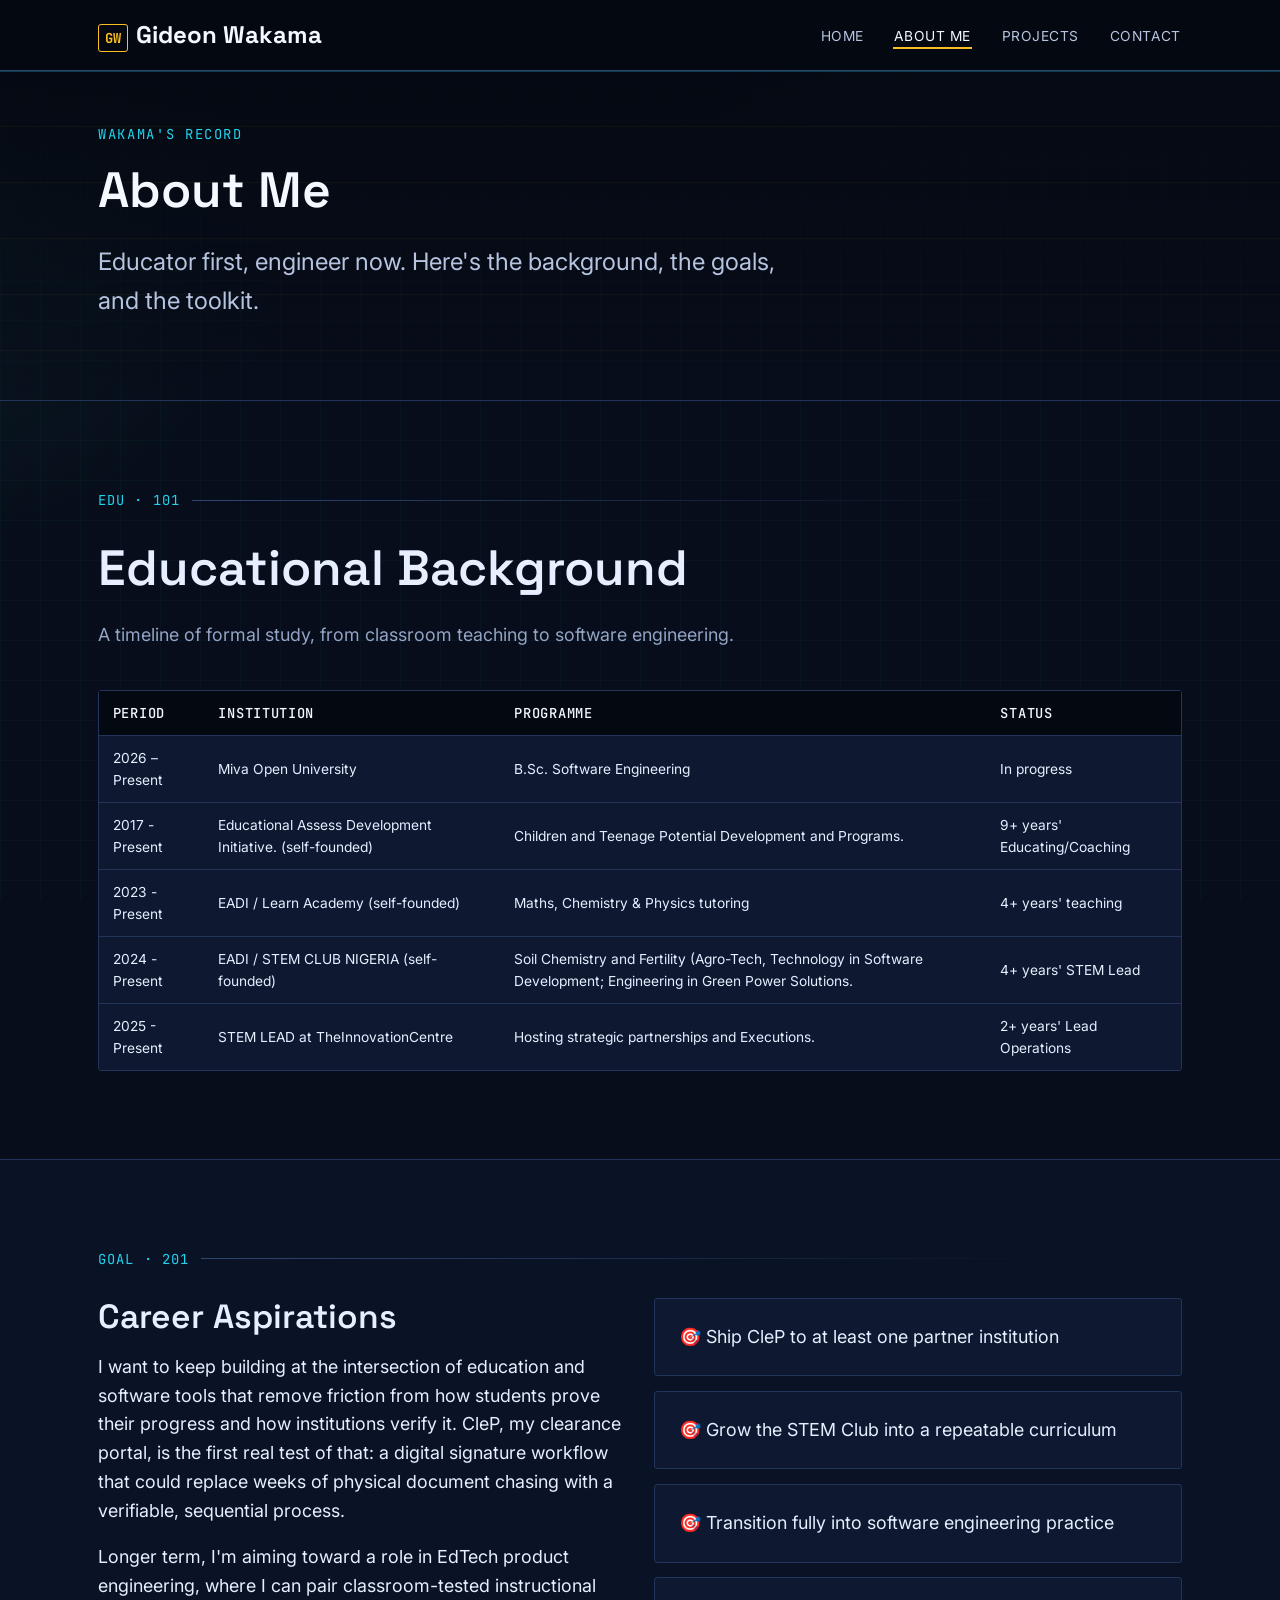
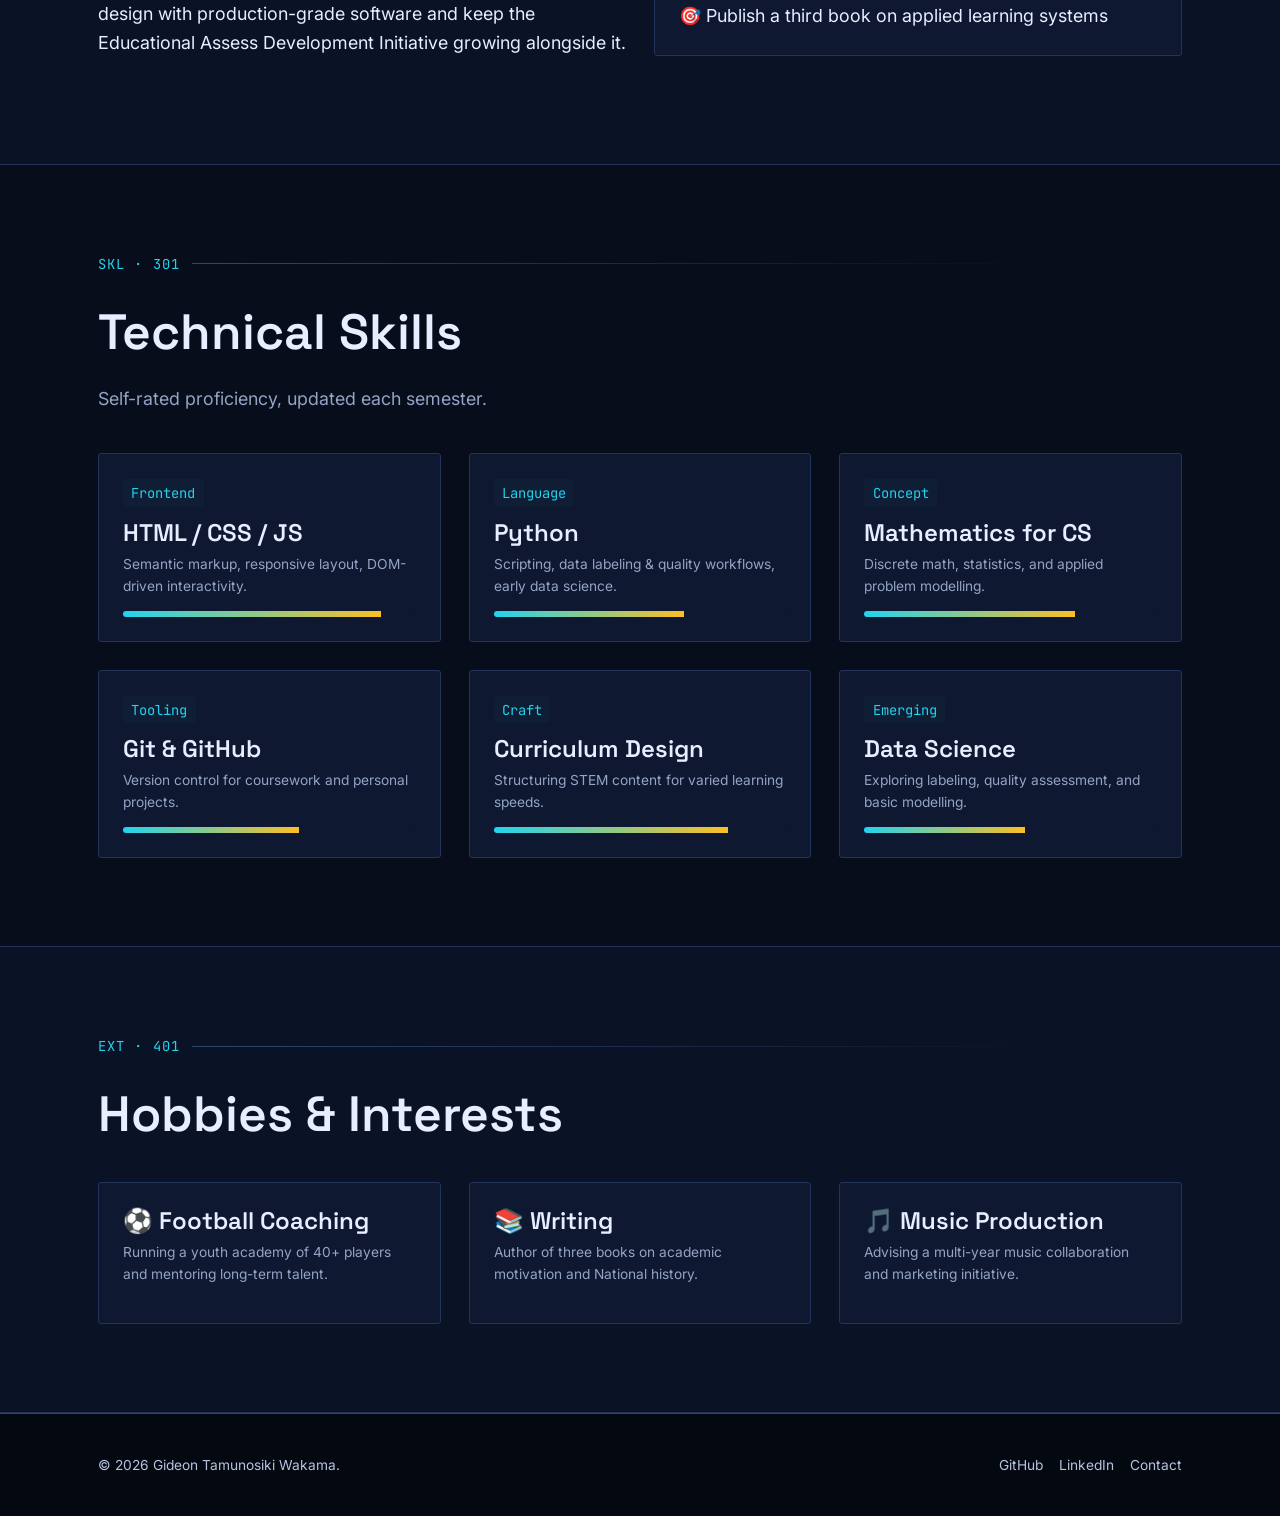
==== commit 644b12f6: "Dark STEM theme, clickable project cards, remove planner - Remove Academic Planner page, script and " ====
--- a/about.html
+++ b/about.html
@@ -5,7 +5,7 @@
 <meta name="viewport" content="width=device-width, initial-scale=1.0">
 <title>About Me — Gideon Wakama</title>
 <link rel="preconnect" href="https://fonts.googleapis.com">
-<link href="https://fonts.googleapis.com/css2?family=Fraunces:wght@400;600;700&family=Inter:wght@400;500;600;700&family=JetBrains+Mono:wght@400;500&display=swap" rel="stylesheet">
+<link href="https://fonts.googleapis.com/css2?family=Space+Grotesk:wght@500;600;700&family=Inter:wght@400;500;600;700&family=JetBrains+Mono:wght@400;500&display=swap" rel="stylesheet">
 <link rel="stylesheet" href="style.css">
 </head>
 <body>
@@ -20,7 +20,6 @@
       <li><a href="index.html">Home</a></li>
       <li><a href="about.html" aria-current="page">About Me</a></li>
       <li><a href="project.html">Projects</a></li>
-      <li><a href="planner.html">Academic Planner</a></li>
       <li><a href="contact.html">Contact</a></li>
     </ul>
   </nav>
--- a/style.css
+++ b/style.css
@@ -6,21 +6,21 @@
 
 :root {
   /* Color */
-  --ink:        #142433;   /* primary dark - navy ink */
-  --ink-soft:   #2C3E50;
-  --paper:      #F3F4EE;   /* cool paper, not warm cream */
-  --paper-dim:  #E7E9DF;
-  --gold:       #C9971F;   /* honor-roll gold */
-  --gold-dark:  #96700F;
-  --teal:       #1B6B65;   /* secondary academic teal */
-  --line:       #C7CBB9;
-  --line-dark:  #4B5D6B;
-  --danger:     #A6402C;
-  --success:    #2C7A52;
-  --white:      #FFFFFF;
+  --ink:        #E6EEFF;   /* primary dark - navy ink */
+  --ink-soft:   #93A4C4;
+  --paper:      #070D1A;   /* cool paper, not warm cream */
+  --paper-dim:  #0E1830;
+  --gold:       #FBBF24;   /* honor-roll gold */
+  --gold-dark:  #FBBF24;
+  --teal:       #22D3EE;   /* secondary academic teal */
+  --line:       #22345A;
+  --line-dark:  #2F4672;
+  --danger:     #FB7185;
+  --success:    #34D399;
+  --white:      #0B1426;
 
   /* Type */
-  --font-display: 'Fraunces', Georgia, 'Times New Roman', serif;
+  --font-display: 'Space Grotesk', 'Inter', system-ui, sans-serif;
   --font-body:    'Inter', -apple-system, BlinkMacSystemFont, 'Segoe UI', sans-serif;
   --font-mono:    'JetBrains Mono', 'Courier New', monospace;
 
@@ -34,6 +34,10 @@
 
   /* Layout */
   --maxw: 1180px;
+  --deep: #040810;
+  --hi: #F4F8FF;
+  --hi-dim: #B6C4E0;
+  --glow: 0 0 0 1px rgba(34,211,238,.35), 0 10px 40px rgba(34,211,238,.12);
   --radius: 3px;
   --gutter: clamp(1.25rem, 4vw, 3rem);
 }
@@ -99,8 +103,8 @@
   position: sticky;
   top: 0;
   z-index: 50;
-  background: var(--ink);
-  color: var(--paper);
+  background: var(--deep);
+  color: var(--hi);
   border-bottom: 3px solid var(--gold);
 }
 .nav {
@@ -116,7 +120,7 @@
   font-family: var(--font-display);
   font-size: var(--step-1);
   font-weight: 700;
-  color: var(--white);
+  color: var(--hi);
 }
 .brand .brand-mark {
   font-family: var(--font-mono);
@@ -129,8 +133,8 @@
 .nav-toggle {
   display: none;
   background: none;
-  border: 1px solid var(--paper-dim);
-  color: var(--paper);
+  border: 1px solid var(--line-dark);
+  color: var(--hi);
   width: 42px;
   height: 38px;
   border-radius: var(--radius);
@@ -164,7 +168,7 @@
   font-size: var(--step--1);
   letter-spacing: 0.04em;
   text-transform: uppercase;
-  color: var(--paper-dim);
+  color: var(--hi-dim);
   position: relative;
   padding: 0.4em 0.1em;
   transition: color 0.2s ease;
@@ -179,7 +183,7 @@
   transition: right 0.25s ease;
 }
 .nav-menu a:hover, .nav-menu a:focus-visible, .nav-menu a[aria-current="page"] {
-  color: var(--white);
+  color: var(--hi);
 }
 .nav-menu a:hover::after, .nav-menu a:focus-visible::after, .nav-menu a[aria-current="page"]::after {
   right: 0;
@@ -192,7 +196,7 @@
     top: 100%; left: 0; right: 0;
     flex-direction: column;
     align-items: flex-start;
-    background: var(--ink);
+    background: var(--deep);
     padding: 0.5rem var(--gutter) 1.5rem;
     gap: 0.25rem;
     transform-origin: top;
@@ -213,8 +217,8 @@
 
 /* ---------- Hero ---------- */
 .hero {
-  background: var(--ink);
-  color: var(--paper);
+  background: var(--deep);
+  color: var(--hi);
   padding-block: clamp(3rem, 8vw, 6rem) clamp(4rem, 10vw, 7rem);
   position: relative;
   overflow: hidden;
@@ -249,7 +253,7 @@
 }
 .hero h1 {
   font-size: var(--step-4);
-  color: var(--white);
+  color: var(--hi);
   opacity: 0;
   animation: rise 0.7s ease 0.1s forwards;
 }
@@ -259,7 +263,7 @@
 }
 .hero .lede {
   font-size: var(--step-1);
-  color: var(--paper-dim);
+  color: var(--hi-dim);
   max-width: 46ch;
   opacity: 0;
   animation: rise 0.7s ease 0.2s forwards;
@@ -293,12 +297,12 @@
 .btn:hover { transform: translateY(-2px); }
 .btn-primary { background: var(--gold); color: var(--ink); font-weight: 700; }
 .btn-primary:hover { background: var(--white); }
-.btn-ghost { border-color: var(--paper-dim); color: var(--paper); }
+.btn-ghost { border-color: var(--hi-dim); color: var(--hi); }
 .btn-ghost:hover { border-color: var(--gold); color: var(--gold); }
-.btn-dark { background: var(--ink); color: var(--paper); }
+.btn-dark { background: var(--deep); color: var(--hi); }
 .btn-dark:hover { background: var(--teal); }
 .btn-danger { background: transparent; border-color: var(--danger); color: var(--danger); }
-.btn-danger:hover { background: var(--danger); color: var(--white); }
+.btn-danger:hover { background: var(--danger); color: var(--hi); }
 
 /* ---------- Portrait / transcript card ---------- */
 .id-card {
@@ -402,7 +406,7 @@
 .project-card:hover { transform: translateY(-6px); box-shadow: 0 20px 36px rgba(20,36,51,0.15); }
 .project-thumb {
   aspect-ratio: 16/10;
-  background: var(--ink);
+  background: var(--deep);
   display: flex;
   align-items: center;
   justify-content: center;
@@ -429,8 +433,8 @@
 table { width: 100%; border-collapse: collapse; min-width: 480px; }
 th, td { text-align: left; padding: 0.8em 1em; font-size: var(--step--1); border-bottom: 1px solid var(--line); }
 thead th {
-  background: var(--ink);
-  color: var(--paper);
+  background: var(--deep);
+  color: var(--hi);
   font-family: var(--font-mono);
   text-transform: uppercase;
   letter-spacing: 0.05em;
@@ -502,7 +506,7 @@
   cursor: pointer;
   transition: all 0.2s ease;
 }
-.filter-btn[aria-pressed="true"] { background: var(--ink); color: var(--paper); border-color: var(--ink); }
+.filter-btn[aria-pressed="true"] { background: var(--deep); color: var(--hi); border-color: var(--ink); }
 .task-count { font-family: var(--font-mono); font-size: var(--step--1); color: var(--ink-soft); }
 
 .task-list { display: flex; flex-direction: column; gap: 0.6rem; }
@@ -602,8 +606,8 @@
 
 /* ---------- Footer ---------- */
 .site-footer {
-  background: var(--ink);
-  color: var(--paper-dim);
+  background: var(--deep);
+  color: var(--hi-dim);
   padding-block: 2.5rem;
   font-size: var(--step--1);
 }
@@ -627,3 +631,89 @@
    stretches the whole column past the screen. min-width:0 lets the
    column shrink and the .table-wrap scroll sideways instead. */
 .grid > *, .contact-grid > *, .hero-grid > * { min-width: 0; }
+
+
+/* ---------- Status badges ---------- */
+.badge-row { display: flex; align-items: center; gap: 0.5rem; flex-wrap: wrap; }
+.status {
+  font-family: var(--font-mono);
+  font-size: var(--step--1);
+  padding: 0.2em 0.65em;
+  border-radius: 999px;
+  display: inline-flex;
+  align-items: center;
+  gap: 0.45em;
+  border: 1px solid transparent;
+  margin-bottom: 0.75rem;
+}
+.status::before {
+  content: '';
+  width: 7px; height: 7px;
+  border-radius: 50%;
+  background: currentColor;
+}
+.status-progress { color: var(--gold-dark); background: rgba(201,151,31,0.14); border-color: var(--gold); }
+.status-progress::before { animation: pulse 1.6s ease-in-out infinite; }
+.status-done { color: var(--success); background: rgba(44,122,82,0.1); border-color: var(--success); }
+.status-ongoing { color: var(--teal); background: rgba(27,107,101,0.1); border-color: var(--teal); }
+@keyframes pulse { 0%,100% { opacity: 1; transform: scale(1); } 50% { opacity: 0.35; transform: scale(0.7); } }
+.project-note { font-family: var(--font-mono); font-size: var(--step--1); color: var(--ink-soft); }
+
+/* ============================================================
+   STEM / TECH THEME (dark)
+   ============================================================ */
+body {
+  background:
+    radial-gradient(900px 500px at 85% -10%, rgba(34,211,238,.10), transparent 60%),
+    radial-gradient(700px 500px at -10% 30%, rgba(52,211,153,.07), transparent 60%),
+    linear-gradient(rgba(34,211,238,.035) 1px, transparent 1px) 0 0/40px 40px,
+    linear-gradient(90deg, rgba(34,211,238,.035) 1px, transparent 1px) 0 0/40px 40px,
+    var(--paper);
+  background-attachment: fixed;
+}
+.site-header { border-bottom: 1px solid var(--line-dark); box-shadow: 0 1px 0 rgba(34,211,238,.25); }
+.hero { background: linear-gradient(180deg, rgba(4,8,16,.85), rgba(7,13,26,.4)); border-bottom: 1px solid var(--line); }
+.hero h1 { color: var(--hi); }
+.eyebrow, .ledger-rule .code { color: var(--teal); font-family: var(--font-mono); }
+.btn-primary { background: var(--teal); color: #031017; }
+.btn-primary:hover { background: var(--hi); color: #031017; }
+.btn-dark { background: var(--paper-dim); border: 1px solid var(--line-dark); }
+.btn-dark:hover { background: var(--teal); color: #031017; }
+.id-card { background: var(--paper-dim); border: 1px solid var(--line-dark); box-shadow: var(--glow); }
+.card, .project-card, table, .task-item, .contact-form, form { background: var(--paper-dim); }
+.card:hover { border-color: var(--teal); }
+thead th, thead { background: var(--deep); color: var(--hi); }
+tbody tr:hover { background: rgba(34,211,238,.07); }
+input, textarea, select { background: #0A1328; color: var(--ink); border-color: var(--line-dark); }
+::placeholder { color: #6B7FA3; }
+.section-alt { background: rgba(14,24,48,.55); border-block: 1px solid var(--line); }
+.site-footer { background: var(--deep); border-top: 1px solid var(--line-dark); }
+.project-links a, .card a { color: var(--teal); }
+.status-progress { color: #FBBF24; background: rgba(251,191,36,.12); border-color: #FBBF24; }
+.status-done { color: #34D399; background: rgba(52,211,153,.1); border-color: #34D399; }
+.status-ongoing { color: #22D3EE; background: rgba(34,211,238,.1); border-color: #22D3EE; }
+.tag { color: var(--teal); background: rgba(34,211,238,.1); }
+.form-status.success { color: var(--success); } .form-status.fail { color: var(--danger); }
+
+/* Clickable project cards */
+.project-card { position: relative; border-color: var(--line-dark); }
+.project-card:hover, .project-card:focus-within { transform: translateY(-6px); box-shadow: var(--glow); border-color: var(--teal); }
+.project-card .stretch::after { content: ""; position: absolute; inset: 0; z-index: 2; }
+.project-card .stretch:focus-visible::after { outline: 2px solid var(--gold); outline-offset: -2px; }
+.project-thumb { position: relative; border-bottom: 1px solid var(--line-dark); }
+.project-thumb img { width: 100%; height: 100%; object-fit: cover; object-position: top center; transition: transform .5s ease; }
+.project-card:hover .project-thumb img { transform: scale(1.04); }
+.project-thumb .play {
+  position: absolute; right: .75rem; bottom: .75rem; z-index: 1;
+  font-family: var(--font-mono); font-size: .75rem; font-weight: 700;
+  background: var(--teal); color: #031017; padding: .35rem .7rem; border-radius: 999px;
+}
+.project-thumb.tile {
+  flex-direction: column; gap: .4rem; text-align: center; padding: 1rem;
+  background: radial-gradient(circle at 30% 20%, rgba(34,211,238,.18), transparent 55%), var(--deep);
+}
+.project-thumb.tile .mono { font-family: var(--font-display); font-size: clamp(2.2rem, 6vw, 3.2rem); font-weight: 700; color: var(--teal); letter-spacing: .04em; }
+.project-thumb.tile .sub { font-family: var(--font-mono); font-size: .75rem; color: var(--ink-soft); text-transform: uppercase; letter-spacing: .12em; }
+.project-card.is-soon { opacity: .92; }
+.project-links .cta { font-family: var(--font-mono); font-size: var(--step--1); font-weight: 700; color: var(--teal); }
+.project-card:hover .cta { text-decoration: underline; }
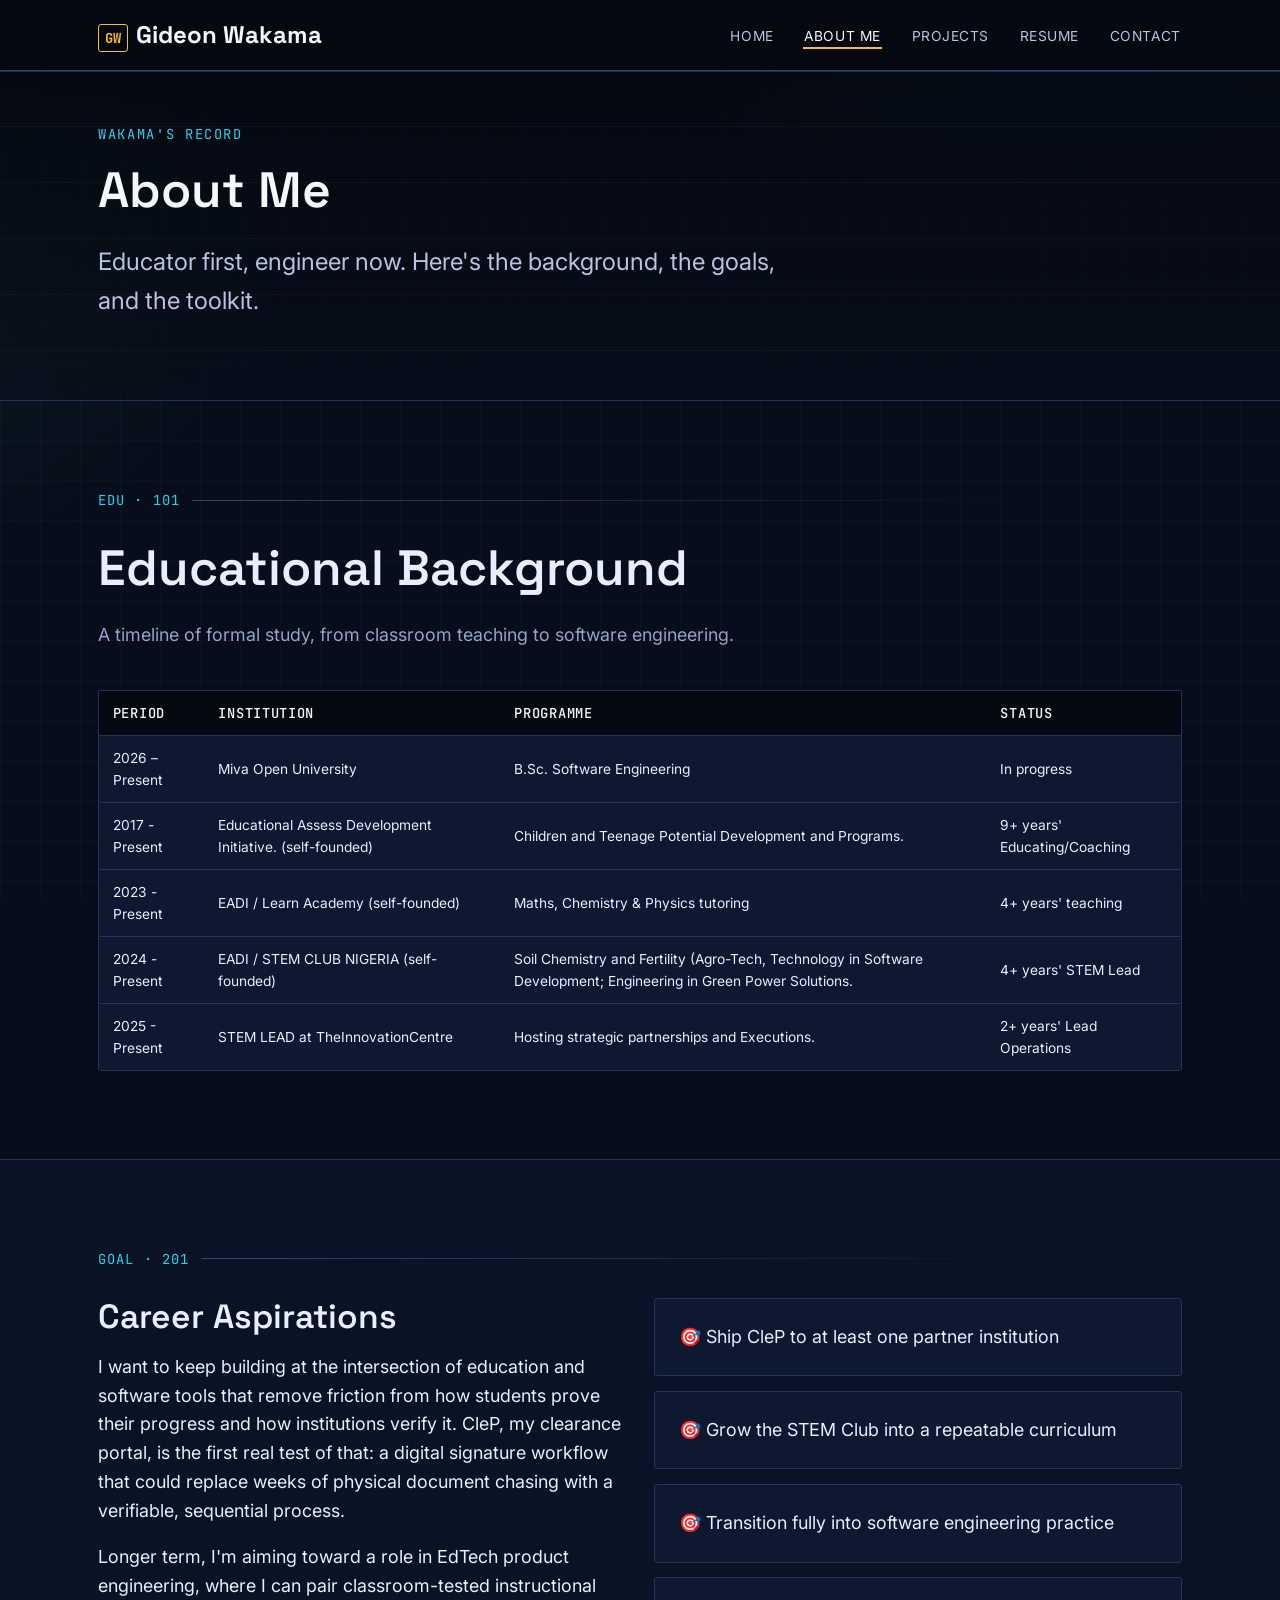
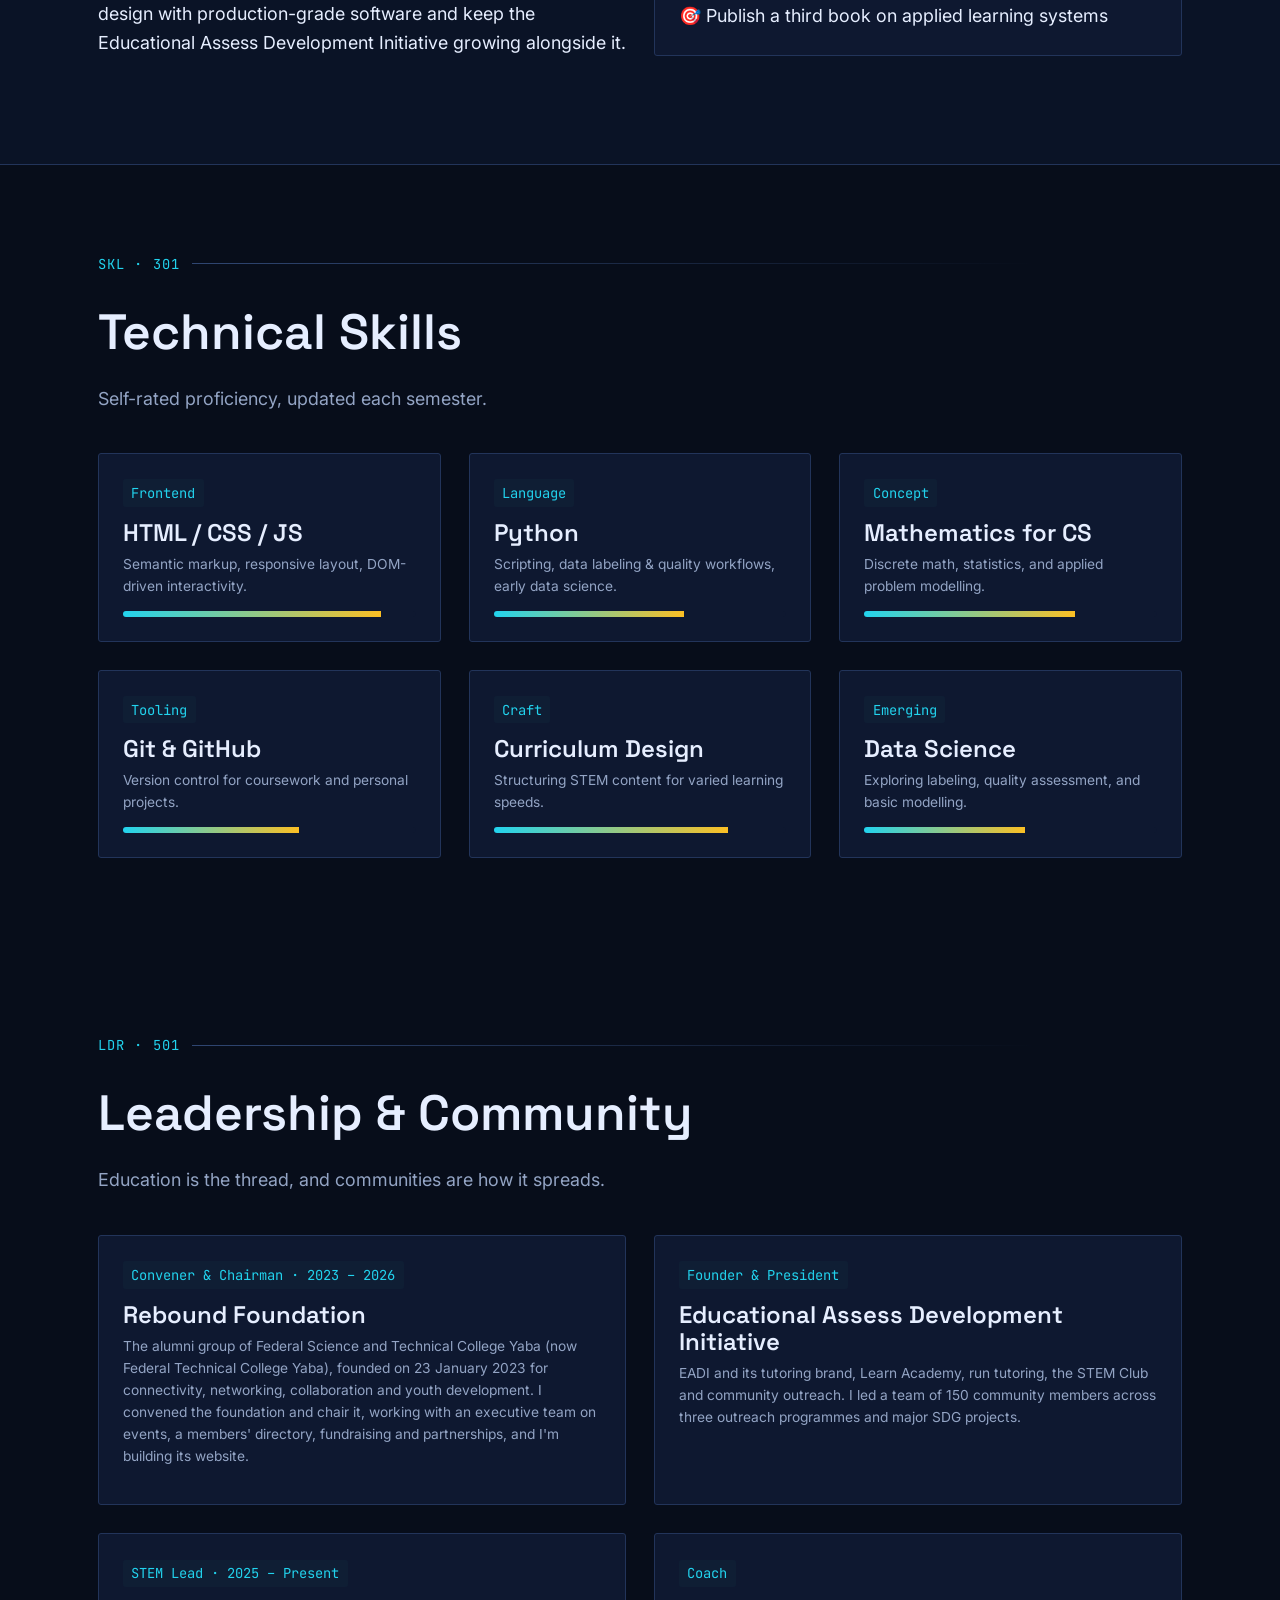
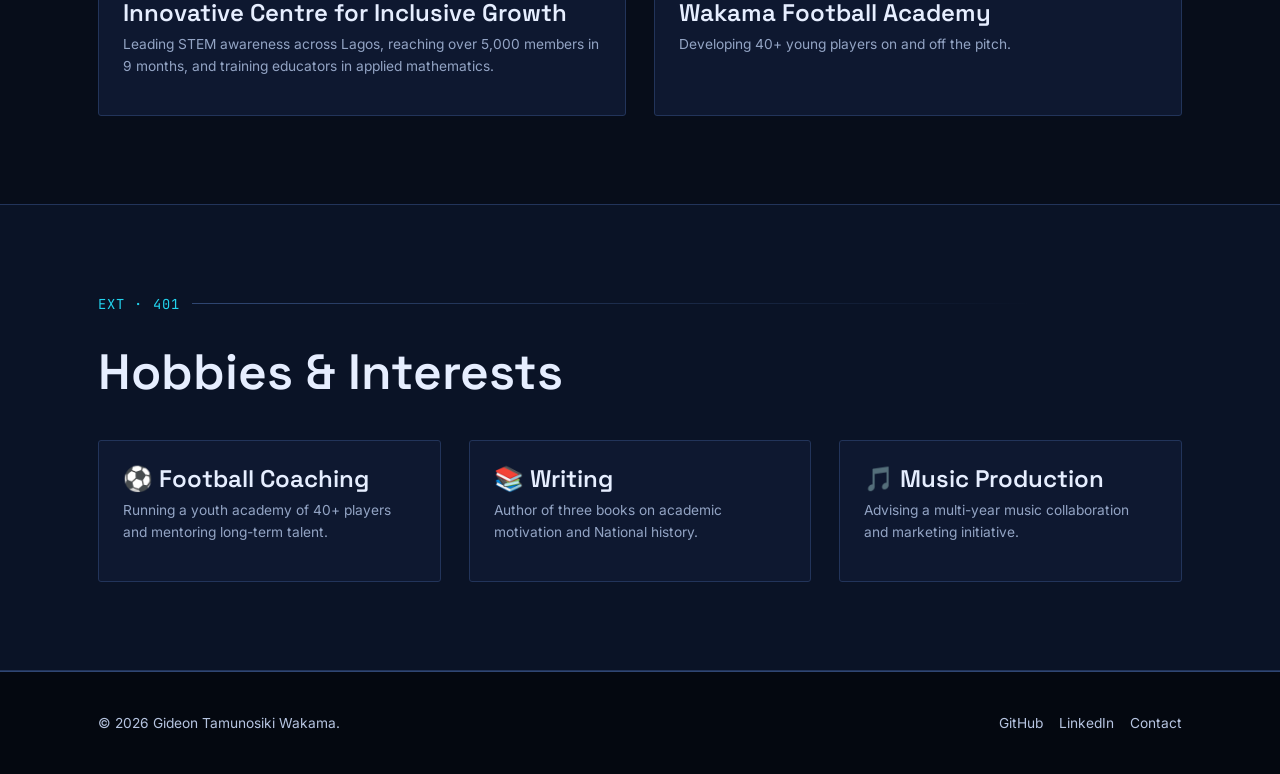
==== commit dfda9001: "Add resume page, new hero headline, leadership section; SOLAFIX live link - New resume.html with tim" ====
--- a/about.html
+++ b/about.html
@@ -20,6 +20,7 @@
       <li><a href="index.html">Home</a></li>
       <li><a href="about.html" aria-current="page">About Me</a></li>
       <li><a href="project.html">Projects</a></li>
+      <li><a href="resume.html">Resume</a></li>
       <li><a href="contact.html">Contact</a></li>
     </ul>
   </nav>
@@ -135,6 +136,43 @@
     </div>
   </section>
 
+  <!-- LEADERSHIP -->
+  <section class="section">
+    <div class="container">
+      <div class="ledger-rule"><span class="code">LDR · 501</span><span class="rule"></span></div>
+      <div class="section-header">
+        <h2>Leadership &amp; Community</h2>
+        <p>Education is the thread, and communities are how it spreads.</p>
+      </div>
+      <div class="grid grid-2">
+        <div class="card">
+          <span class="tag">Convener &amp; Chairman · 2023 – 2026</span>
+          <h3>Rebound Foundation</h3>
+          <p class="small">The alumni group of Federal Science and Technical College Yaba (now Federal Technical College Yaba),
+            founded on 23 January 2023 for connectivity, networking, collaboration and youth development. I convened the
+            foundation and chair it, working with an executive team on events, a members' directory, fundraising and
+            partnerships, and I'm building its website.</p>
+        </div>
+        <div class="card">
+          <span class="tag">Founder &amp; President</span>
+          <h3>Educational Assess Development Initiative</h3>
+          <p class="small">EADI and its tutoring brand, Learn Academy, run tutoring, the STEM Club and community outreach.
+            I led a team of 150 community members across three outreach programmes and major SDG projects.</p>
+        </div>
+        <div class="card">
+          <span class="tag">STEM Lead · 2025 – Present</span>
+          <h3>Innovative Centre for Inclusive Growth</h3>
+          <p class="small">Leading STEM awareness across Lagos, reaching over 5,000 members in 9 months, and training educators in applied mathematics.</p>
+        </div>
+        <div class="card">
+          <span class="tag">Coach</span>
+          <h3>Wakama Football Academy</h3>
+          <p class="small">Developing 40+ young players on and off the pitch.</p>
+        </div>
+      </div>
+    </div>
+  </section>
+
   <!-- HOBBIES -->
   <section class="section section-alt">
     <div class="container">
--- a/style.css
+++ b/style.css
@@ -717,3 +717,64 @@
 .project-card.is-soon { opacity: .92; }
 .project-links .cta { font-family: var(--font-mono); font-size: var(--step--1); font-weight: 700; color: var(--teal); }
 .project-card:hover .cta { text-decoration: underline; }
+
+/* ============================================================
+   RESUME PAGE — academic ledger meets tech
+   ============================================================ */
+.rs-hero { padding-block: 3.5rem 2.5rem; border-bottom: 1px solid var(--line);
+  background: radial-gradient(700px 300px at 15% 0%, rgba(34,211,238,.16), transparent 70%), radial-gradient(600px 300px at 95% 100%, rgba(251,191,36,.10), transparent 70%); }
+.rs-hero-grid { display: grid; grid-template-columns: 1.4fr 1fr; gap: 2.5rem; align-items: center; }
+.rs-hero h1 { font-size: var(--step-4); color: var(--hi); margin-bottom: .4rem; }
+.grad { background: linear-gradient(90deg, #22D3EE, #34D399 55%, #FBBF24); -webkit-background-clip: text; background-clip: text; color: transparent; }
+.rs-role { font-family: var(--font-mono); color: var(--teal); font-size: var(--step-0); }
+.rs-actions { display: flex; gap: .75rem; flex-wrap: wrap; margin-top: 1.4rem; }
+.rs-contact { list-style: none; padding: 1.2rem 1.4rem; border: 1px solid var(--line-dark); box-shadow: var(--glow); }
+.rs-contact li { display: flex; justify-content: space-between; gap: 1rem; padding: .5rem 0; border-bottom: 1px dashed var(--line); font-size: var(--step--1); min-width: 0; overflow-wrap: anywhere; }
+.rs-contact li:last-child { border-bottom: 0; }
+.rs-contact span { font-family: var(--font-mono); color: var(--ink-soft); text-transform: uppercase; letter-spacing: .08em; font-size: .72rem; flex: none; padding-top: .15rem; }
+.rs-contact a { color: var(--teal); }
+.rs-contact li { text-align: right; } .rs-contact li span { text-align: left; }
+.rs-layout { display: grid; grid-template-columns: minmax(0, 1.65fr) minmax(0, 1fr); gap: 3rem; padding-block: 3rem 4.5rem; }
+.rs-block { margin-bottom: 2.75rem; }
+.rs-block h2 { font-size: var(--step-1); display: flex; align-items: center; gap: .75rem; padding-bottom: .6rem; margin-bottom: 1.25rem;
+  border-bottom: 1px solid transparent; border-image: linear-gradient(90deg, #22D3EE, rgba(34,211,238,0) 80%) 1; }
+.rs-block h2 .num { font-family: var(--font-mono); font-size: .75rem; color: #031017; background: var(--teal); padding: .15rem .5rem; border-radius: 3px; }
+.rs-block h4 { font-family: var(--font-mono); font-size: .78rem; text-transform: uppercase; letter-spacing: .1em; color: var(--gold); margin: 1.2rem 0 .5rem; }
+.timeline { position: relative; padding-left: 1.75rem; }
+.timeline::before { content: ""; position: absolute; left: 6px; top: .4rem; bottom: .4rem; width: 2px; background: linear-gradient(180deg, #22D3EE, #34D399 60%, #FBBF24); opacity: .7; }
+.tl-item { position: relative; background: var(--paper-dim); border: 1px solid var(--line); border-radius: var(--radius); padding: 1.1rem 1.3rem; margin-bottom: 1.1rem; transition: border-color .25s, box-shadow .25s; }
+.tl-item:hover { border-color: var(--teal); box-shadow: var(--glow); }
+.tl-node { position: absolute; left: -1.75rem; top: 1.45rem; width: 14px; height: 14px; border-radius: 50%; background: var(--paper); border: 3px solid var(--teal); box-shadow: 0 0 0 4px rgba(34,211,238,.15), 0 0 14px rgba(34,211,238,.6); }
+.tl-item.alt .tl-node { border-color: var(--gold); box-shadow: 0 0 0 4px rgba(251,191,36,.15), 0 0 14px rgba(251,191,36,.5); }
+.tl-head { display: flex; justify-content: space-between; gap: .5rem 1rem; flex-wrap: wrap; align-items: baseline; }
+.tl-head h3 { font-size: var(--step-0); margin: 0; color: var(--hi); }
+.tl-when { font-family: var(--font-mono); font-size: .78rem; color: var(--gold); white-space: nowrap; }
+.tl-org { color: var(--teal); font-weight: 600; font-size: var(--step--1); margin: .2rem 0 .6rem; }
+.tl-list { padding-left: 1.1rem; list-style: disc; font-size: var(--step--1); color: var(--ink-soft); }
+.tl-list li { margin-bottom: .35rem; padding-left: .2rem; } .tl-list li::marker { color: var(--teal); }
+.tl-list strong { color: var(--hi); }
+.sk-group { margin-bottom: 1.1rem; }
+.chips { display: flex; flex-wrap: wrap; gap: .4rem; }
+.chip { font-size: .78rem; padding: .25rem .65rem; border-radius: 999px; border: 1px solid var(--line-dark); background: rgba(34,211,238,.07); color: var(--ink); }
+.chip:nth-child(3n) { background: rgba(52,211,153,.08); } .chip:nth-child(3n+1) { background: rgba(251,191,36,.07); }
+.cert-list { list-style: none; display: grid; gap: .45rem; }
+.cert-list li { font-size: var(--step--1); color: var(--ink-soft); padding: .55rem .8rem; background: var(--paper-dim); border-left: 3px solid var(--teal); border-radius: 0 var(--radius) var(--radius) 0; }
+.cert-list li:nth-child(even) { border-left-color: var(--gold); }
+@media (min-width: 981px) { .rs-side { position: sticky; top: 5.5rem; align-self: start; } }
+@media (max-width: 980px) { .rs-hero-grid, .rs-layout { grid-template-columns: minmax(0,1fr); gap: 2rem; } }
+@media print {
+  body { background: #fff !important; color: #111 !important; }
+  .site-header, .site-footer, .rs-actions { display: none !important; }
+  .rs-hero { background: none; border: 0; padding-block: 0 1rem; }
+  .rs-hero h1, .tl-head h3, .tl-list strong { color: #111 !important; }
+  .grad { background: none; color: #0E7490; -webkit-text-fill-color: #0E7490; }
+  .rs-role, .tl-org, .rs-contact a { color: #0E7490 !important; }
+  .tl-when, .rs-block h4 { color: #92400E !important; }
+  .tl-item, .cert-list li, .chip, .rs-contact { background: #fff !important; border-color: #ccd !important; box-shadow: none !important; color: #222 !important; }
+  .tl-list, .cert-list li, .rs-contact li, p { color: #222 !important; }
+  .rs-layout { grid-template-columns: 1.65fr 1fr; gap: 1.5rem; padding-block: 0; }
+  .tl-item { break-inside: avoid; }
+  .rs-block h2 .num { background: #0E7490; color: #fff; }
+}
+.rs-contact li { flex-wrap: wrap; }
+.btn-ghost { background: transparent; cursor: pointer; }
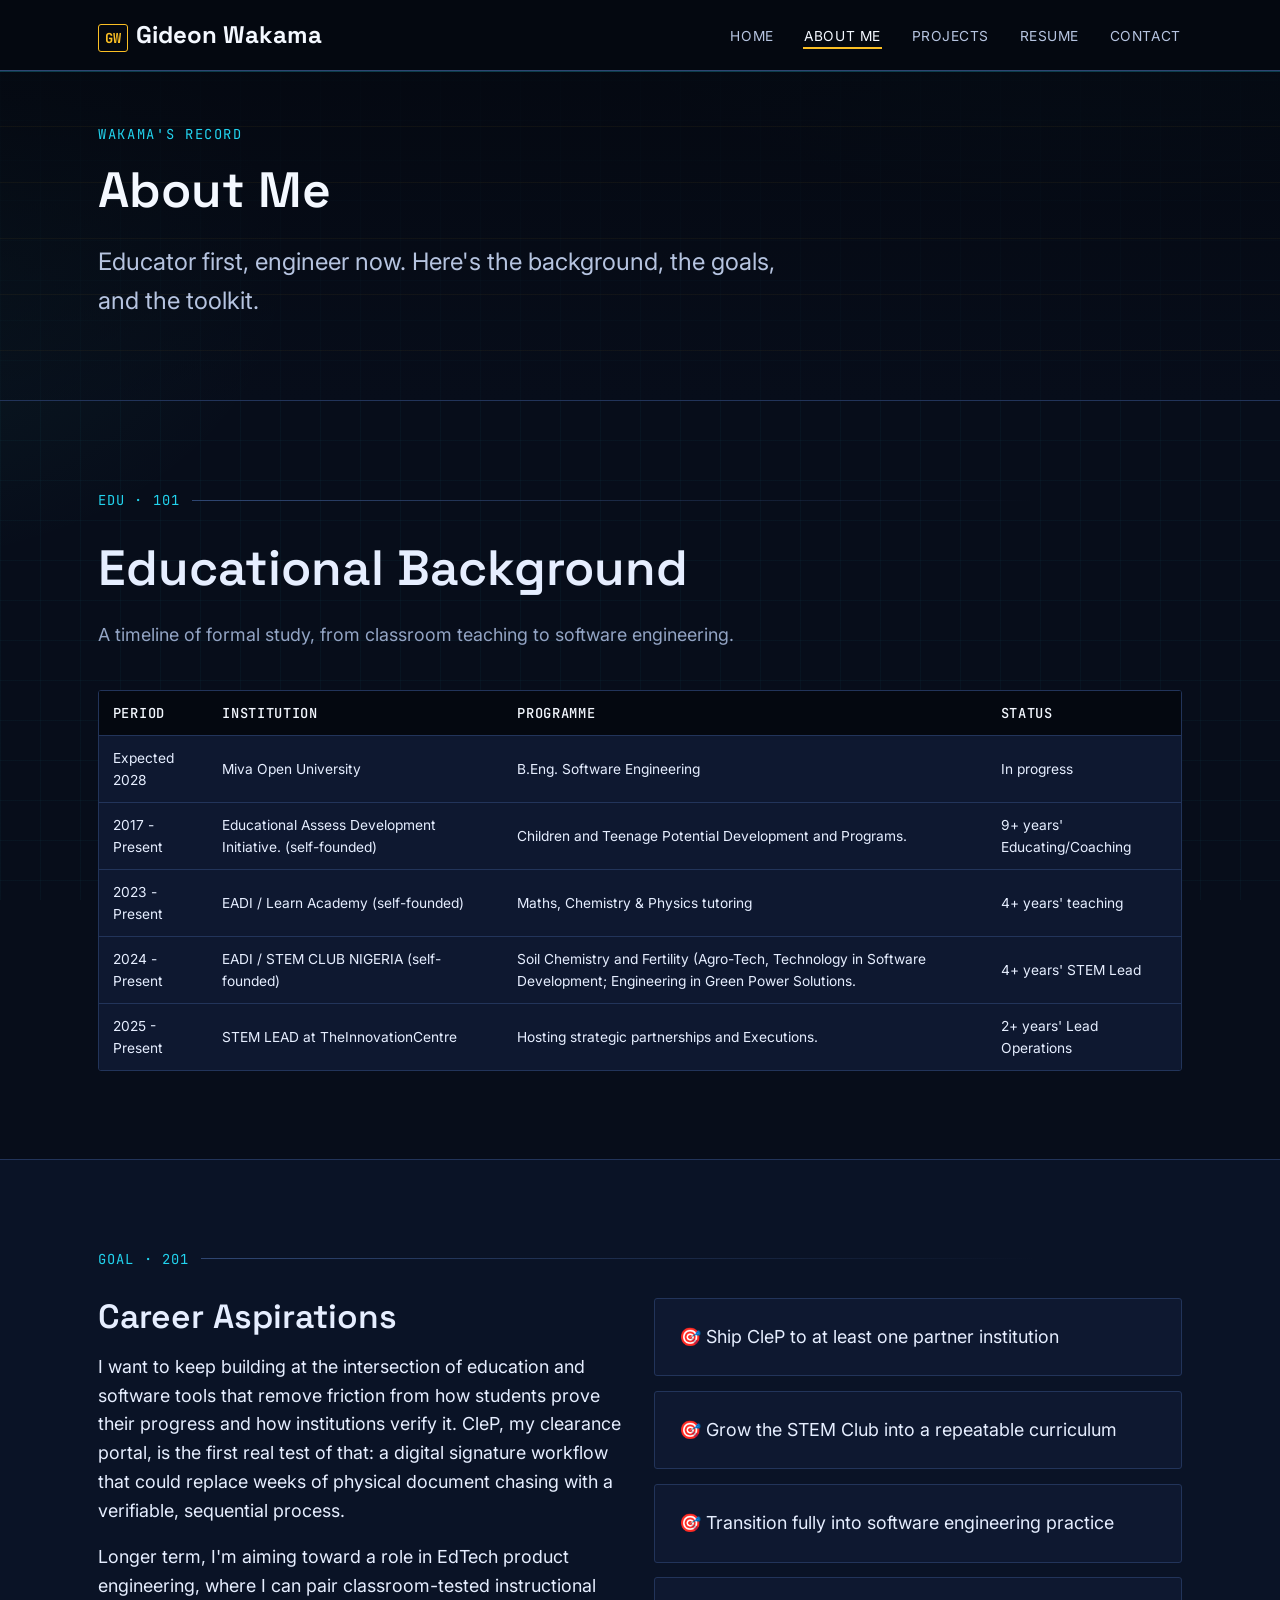
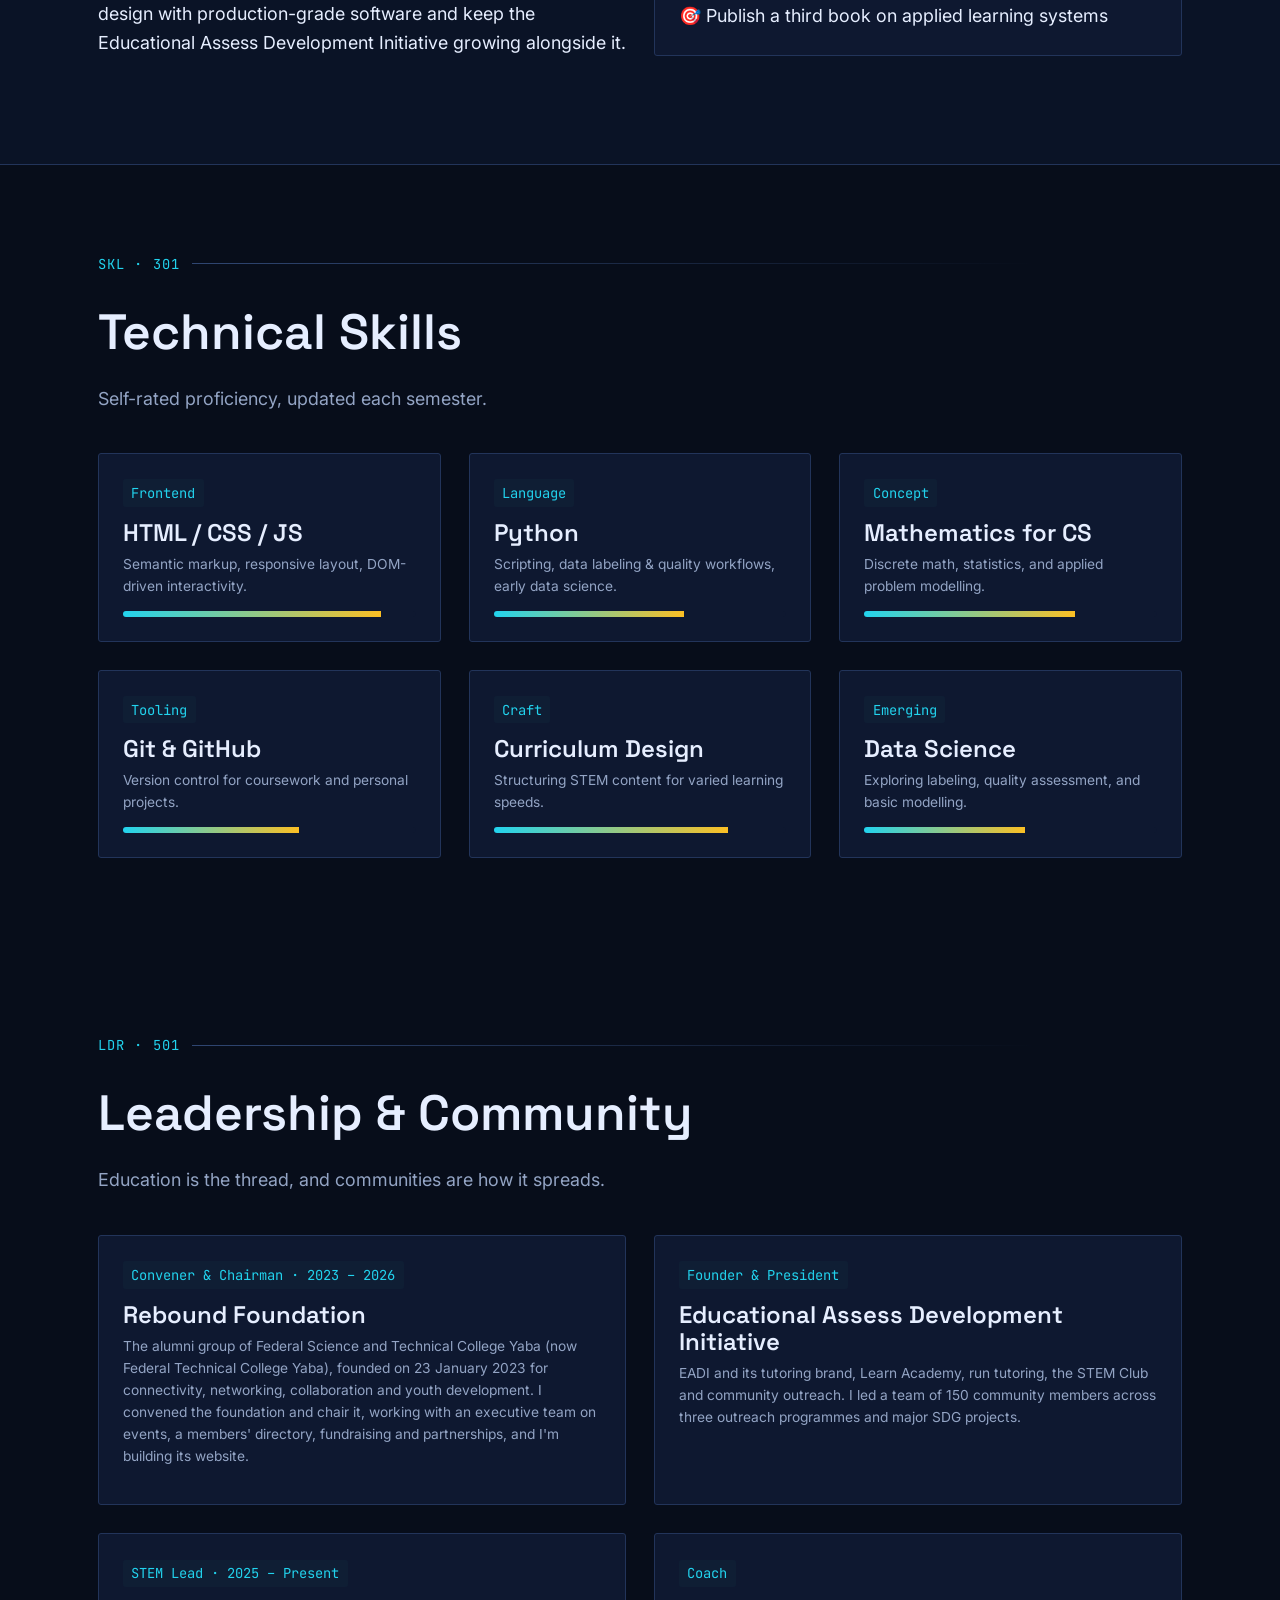
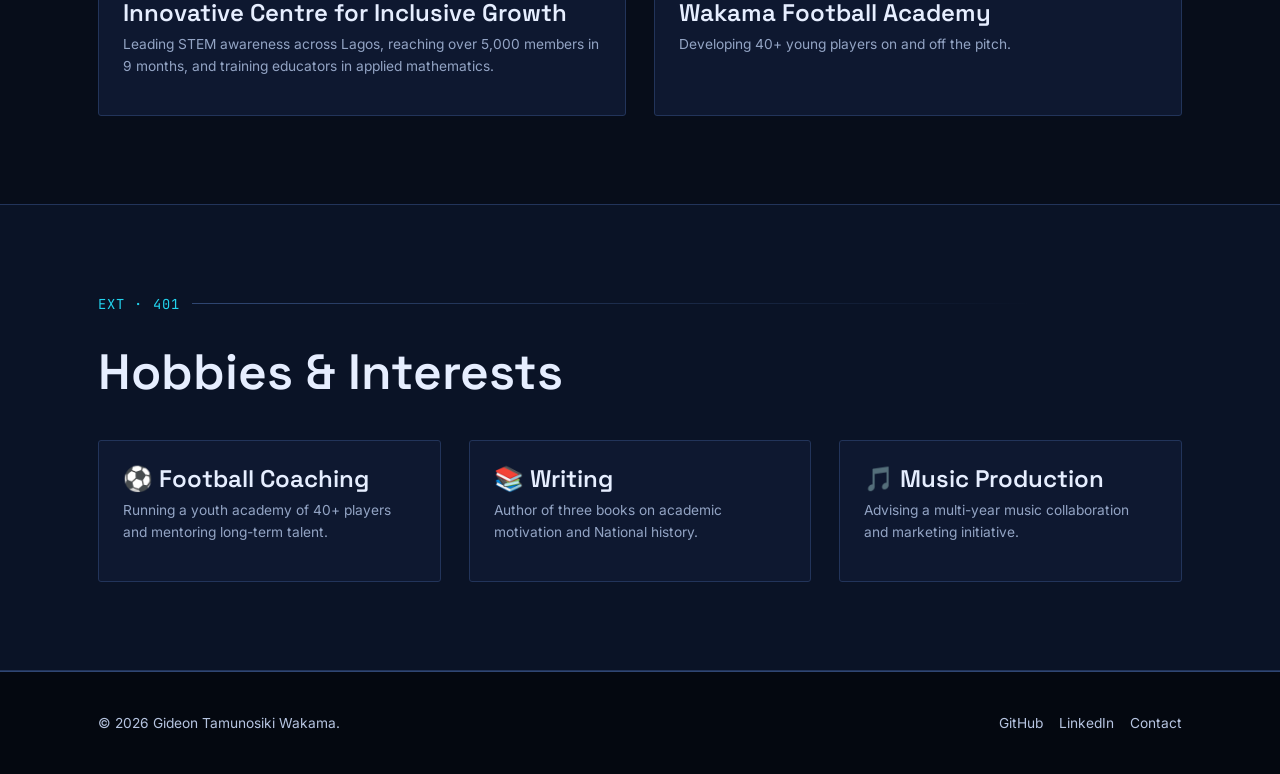
==== commit c35c8356: "Align degree to B.Eng. Software Engineering, expected 2028 Co-Authored-By: Claude Sonnet 5.5 <norepl" ====
--- a/about.html
+++ b/about.html
@@ -50,7 +50,7 @@
             <tr><th>Period</th><th>Institution</th><th>Programme</th><th>Status</th></tr>
           </thead>
           <tbody>
-            <tr><td>2026 – Present</td><td>Miva Open University</td><td>B.Sc. Software Engineering</td><td>In progress</td></tr>
+            <tr><td>Expected 2028</td><td>Miva Open University</td><td>B.Eng. Software Engineering</td><td>In progress</td></tr>
             
             <tr><td>2017 - Present</td><td>Educational Assess Development Initiative. (self-founded)</td><td>Children and Teenage Potential Development and Programs.</td><td>9+ years' Educating/Coaching</td></tr>
             <tr><td>2023 - Present</td><td>EADI / Learn Academy (self-founded)</td><td>Maths, Chemistry &amp; Physics tutoring</td><td>4+ years' teaching</td></tr>
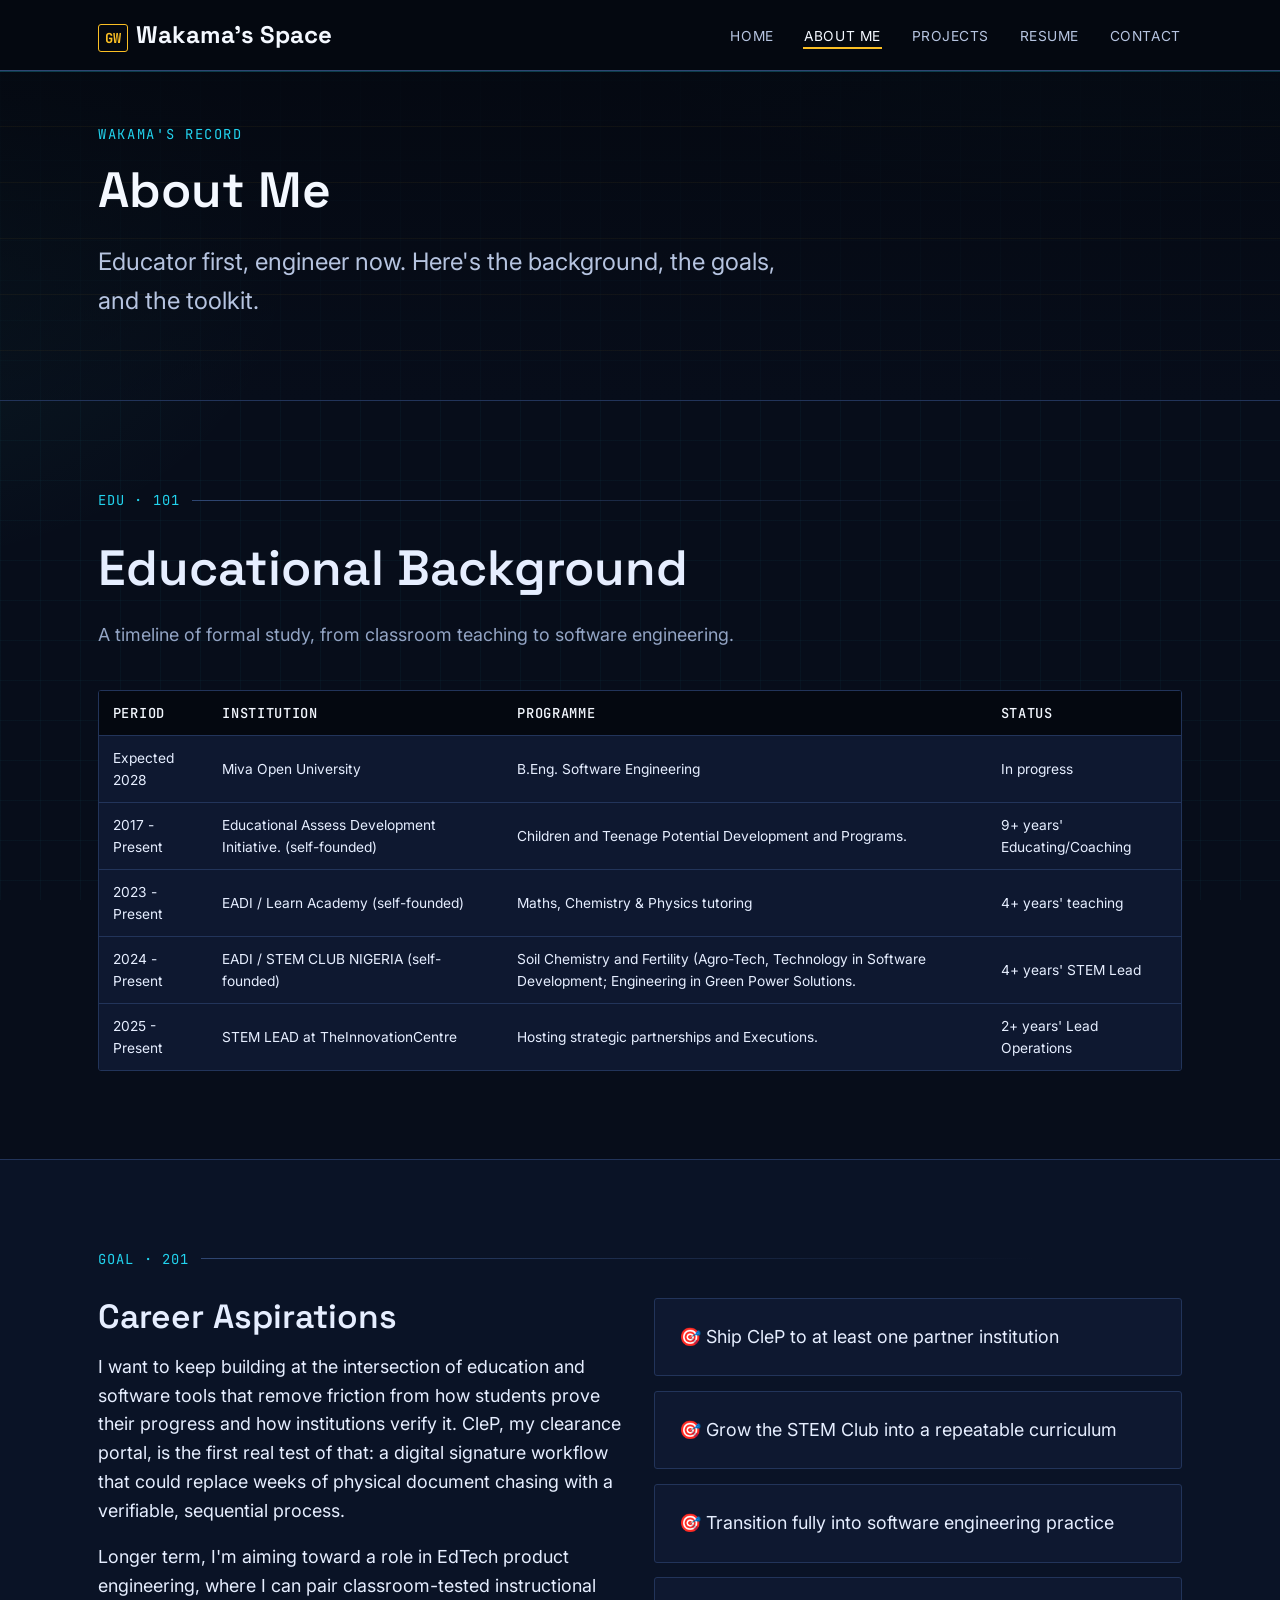
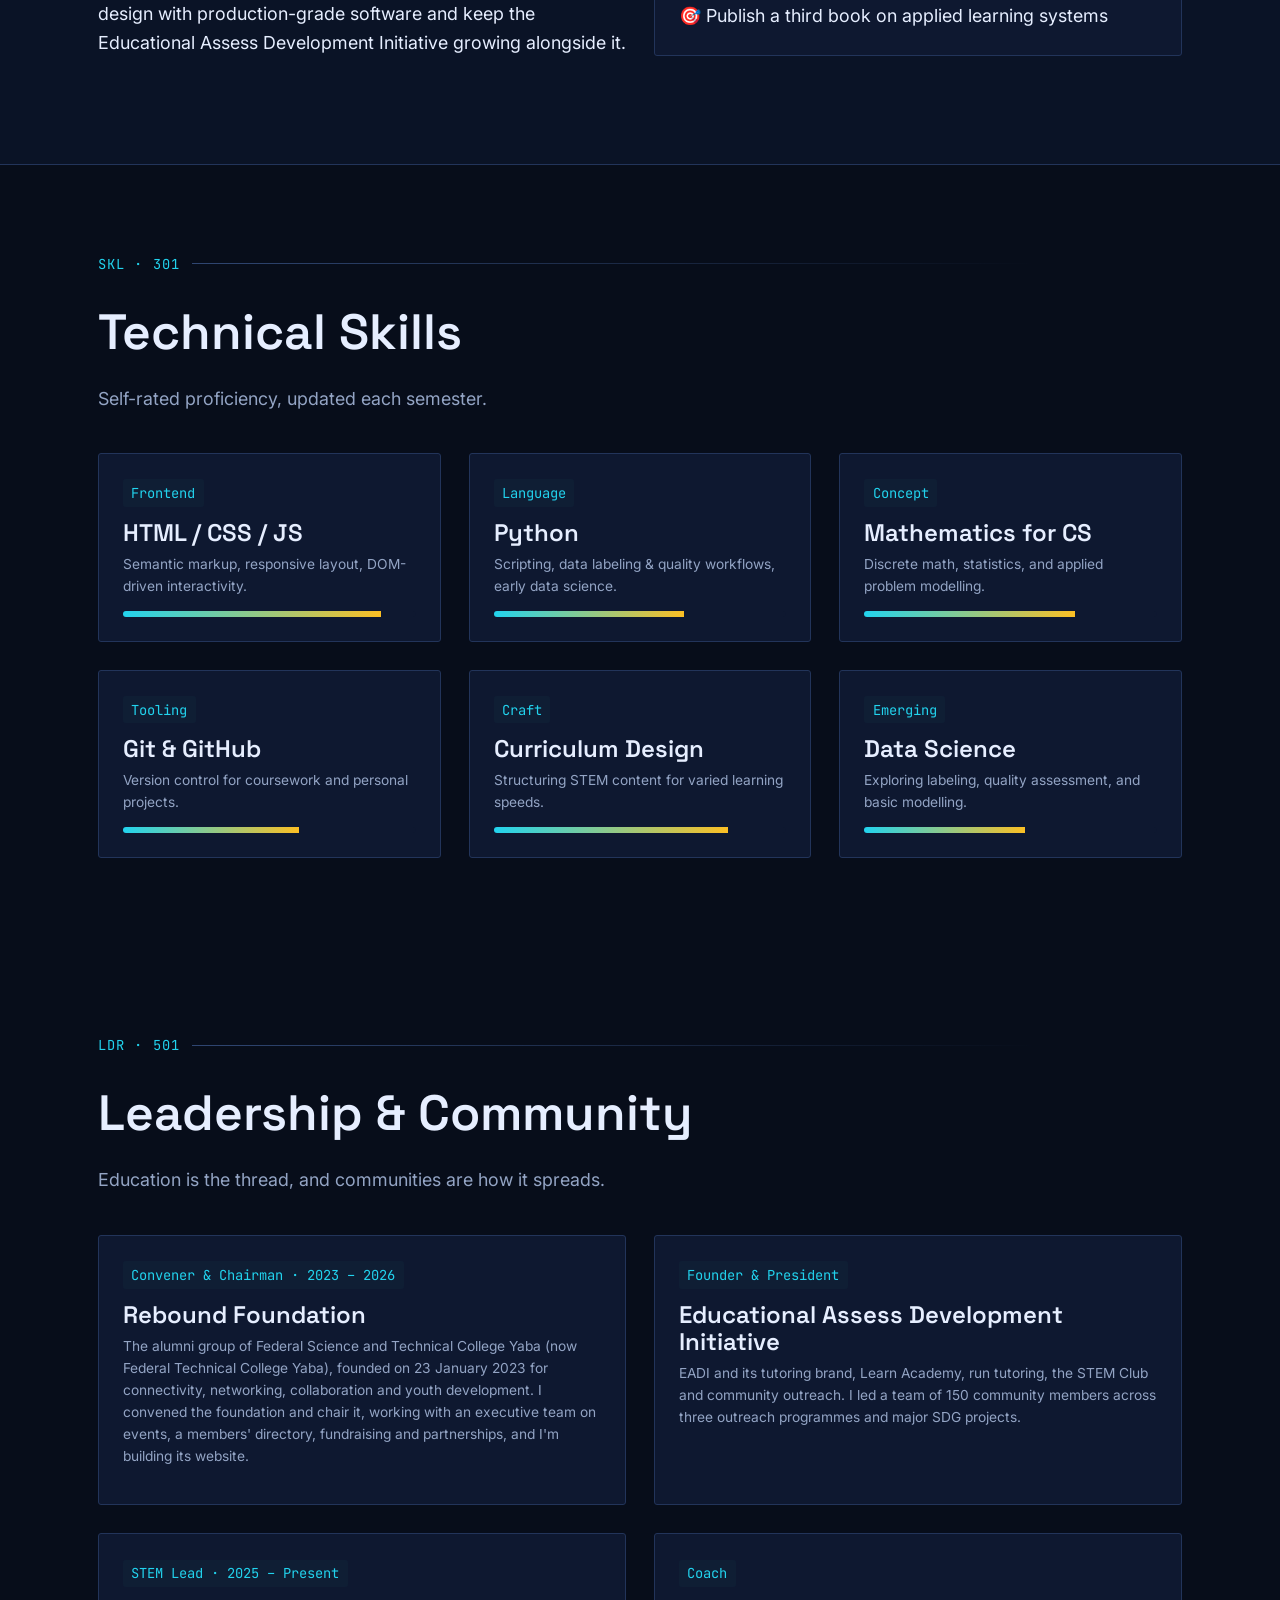
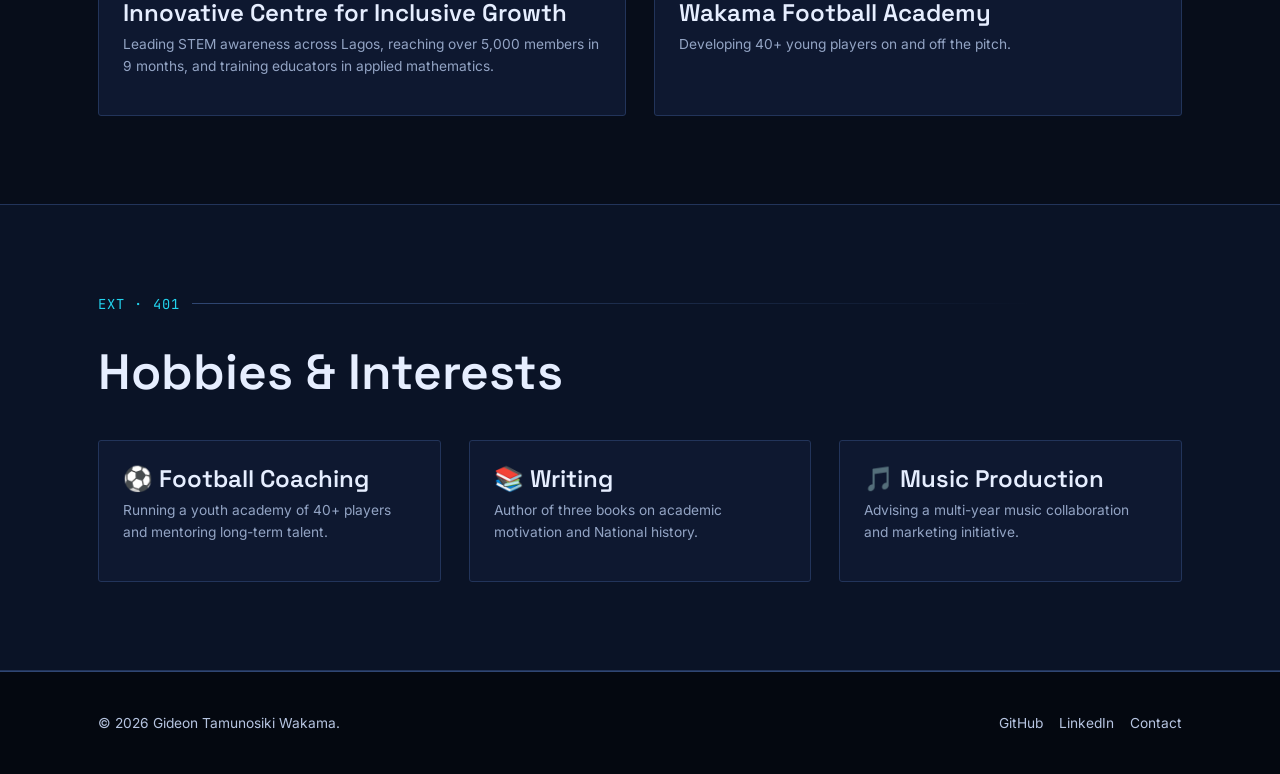
==== commit a2ae0474: "Rename site to Wakama's Space; add share metadata Co-Authored-By: Claude Sonnet 5.5 <noreply@anthrop" ====
--- a/about.html
+++ b/about.html
@@ -3,7 +3,18 @@
 <head>
 <meta charset="UTF-8">
 <meta name="viewport" content="width=device-width, initial-scale=1.0">
-<title>About Me — Gideon Wakama</title>
+<title>About Me — Wakama's Space</title>
+<meta name="description" content="Education, leadership and skills of Gideon Tamunosiki Wakama.">
+<meta property="og:site_name" content="Wakama's Space">
+<meta property="og:type" content="website">
+<meta property="og:title" content="About Me — Wakama's Space">
+<meta property="og:description" content="Education, leadership and skills of Gideon Tamunosiki Wakama.">
+<meta property="og:url" content="https://gidi-stem.github.io/Gideonfolio/about.html">
+<meta property="og:image" content="https://gidi-stem.github.io/Gideonfolio/3964.jpg">
+<meta name="twitter:card" content="summary_large_image">
+<meta name="twitter:title" content="About Me — Wakama's Space">
+<meta name="twitter:description" content="Education, leadership and skills of Gideon Tamunosiki Wakama.">
+<meta name="twitter:image" content="https://gidi-stem.github.io/Gideonfolio/3964.jpg">
 <link rel="preconnect" href="https://fonts.googleapis.com">
 <link href="https://fonts.googleapis.com/css2?family=Space+Grotesk:wght@500;600;700&family=Inter:wght@400;500;600;700&family=JetBrains+Mono:wght@400;500&display=swap" rel="stylesheet">
 <link rel="stylesheet" href="style.css">
@@ -12,7 +23,7 @@
 
 <header class="site-header">
   <nav class="nav container" aria-label="Primary">
-    <a href="index.html" class="brand"><span class="brand-mark">GW</span> Gideon Wakama</a>
+    <a href="index.html" class="brand"><span class="brand-mark">GW</span> Wakama's Space</a>
     <button class="nav-toggle" id="navToggle" aria-expanded="false" aria-controls="navMenu" aria-label="Toggle navigation menu">
       <span></span>
     </button>
